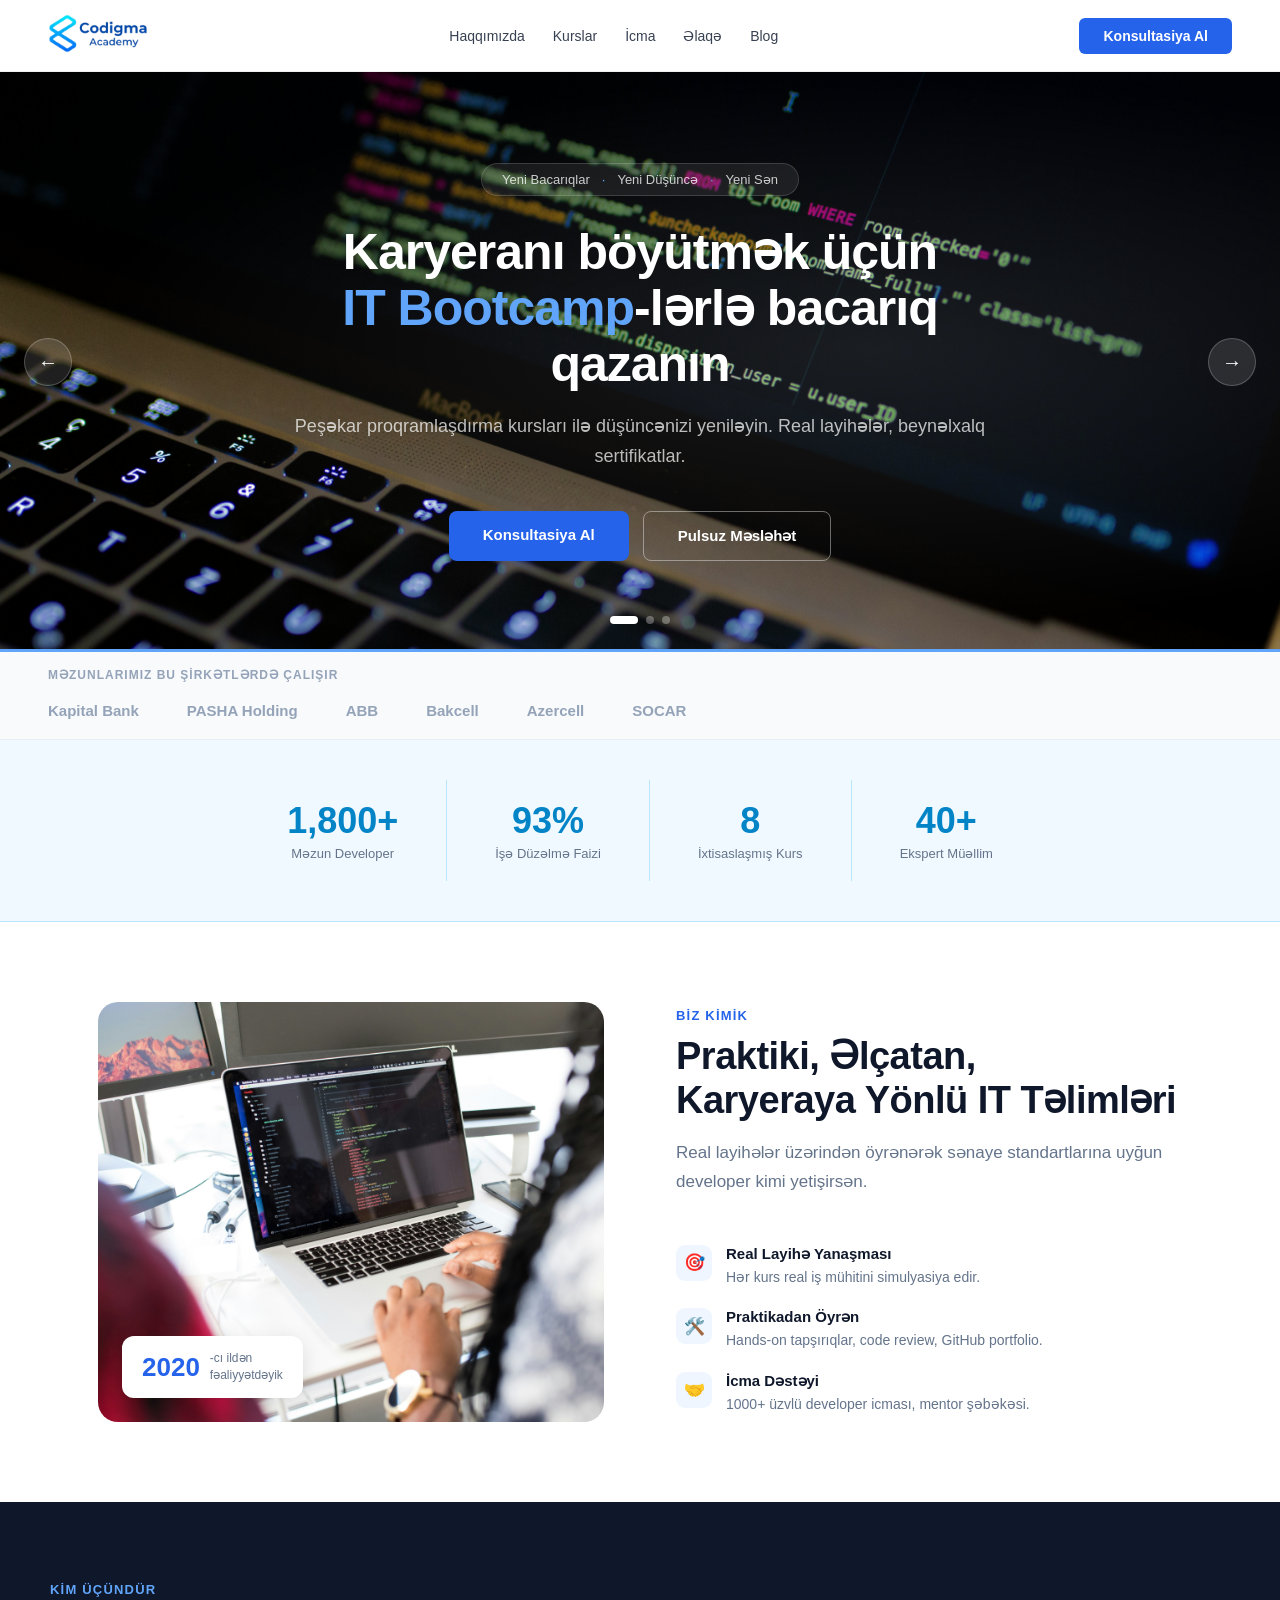
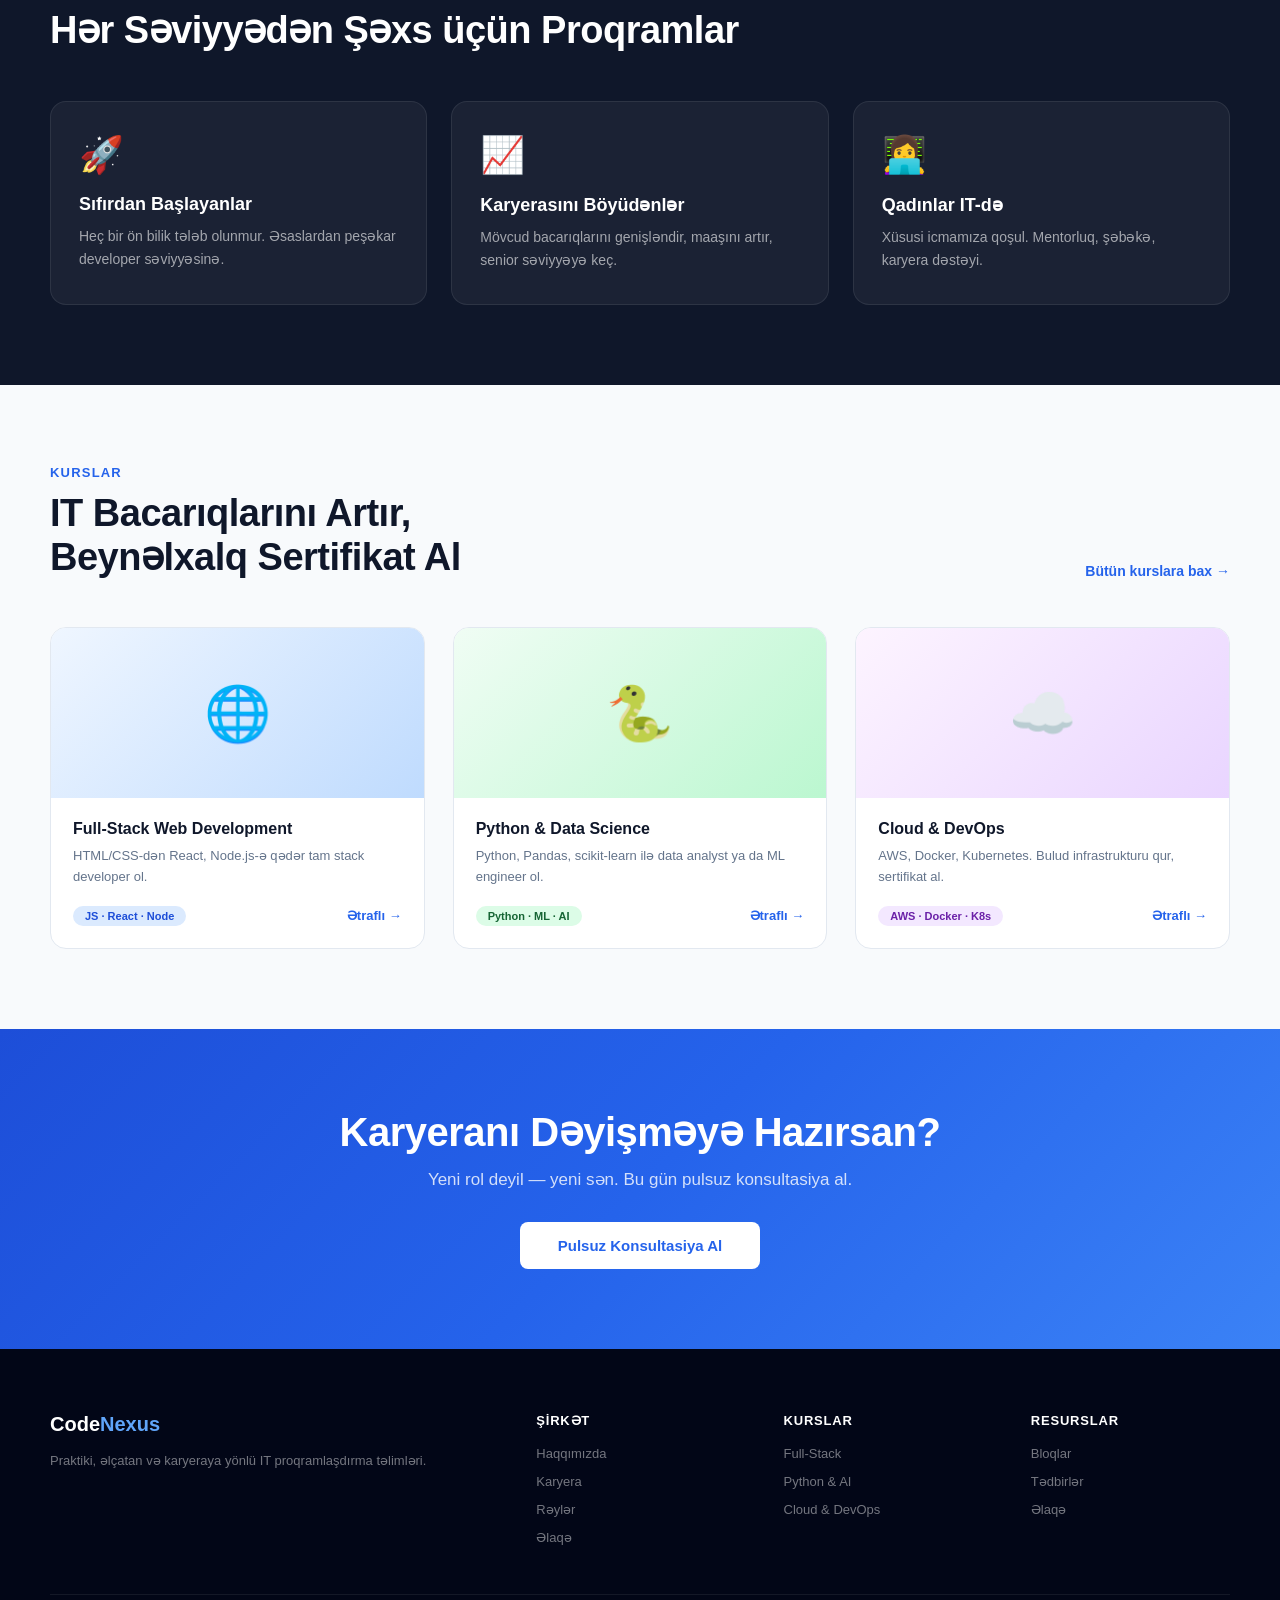
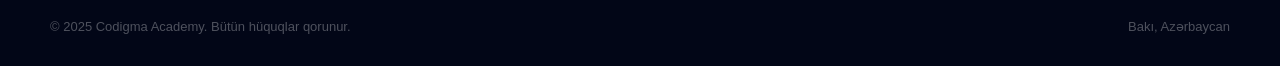
==== index.html @ 33a98fc9 "Refactor code structure for improved readability and maintainability" ====
<!DOCTYPE html>
<html lang="az">
<head>
<link rel="stylesheet" href="/styles.css">
<meta charset="UTF-8">
<meta name="viewport" content="width=device-width, initial-scale=1.0">
<title>Codigma Academy</title>
    <link rel="icon" type="image/x-icon" href="./images/codigma.svg">

</head>
<body>

<nav>
    <a href="/" class="logo">
    <img style="width: 100px;" src="/images/cdgma.png" alt="" srcset="">
  </a>  
  <ul class="nav-links" id="navLinks">
    <li><a href="/about/">Haqqımızda</a></li>
    <li><a href="/courses/">Kurslar</a></li>
    <li><a href="/reviews/">İcma</a></li>
    <li><a href="/contact/">Əlaqə</a></li>
    <li><a href="/blog/">Blog</a></li>
  </ul>
  <a href="/contact/" class="nav-cta">Konsultasiya Al</a>

  <button class="mobile-menu-btn" id="mobileMenuBtn">
    <span></span>
    <span></span>
    <span></span>
  </button>

</nav>

<div class="hero" id="hero">
  <div class="slides-track" id="track">

    <div class="slide slide-1 is-active">
      <div class="slide-progress"><div class="slide-progress-fill" id="f0"></div></div>
      <div class="slide-content">
        <div class="slide-eyebrow"><span>Yeni Bacarıqlar</span><span class="dot">·</span><span>Yeni Düşüncə</span><span class="dot">·</span><span>Yeni Sən</span></div>
        <h1>Karyeranı böyütmək üçün<br><em>IT Bootcamp</em>-lərlə bacarıq qazanın</h1>
        <p>Peşəkar proqramlaşdırma kursları ilə düşüncənizi yeniləyin. Real layihələr, beynəlxalq sertifikatlar.</p>
        <div class="slide-btns"><a href="#" class="btn-solid">Konsultasiya Al</a><a href="#" class="btn-ghost">Pulsuz Məsləhət</a></div>
      </div>
    </div>

    <div class="slide slide-2">
      <div class="slide-progress"><div class="slide-progress-fill" id="f1"></div></div>
      <div class="slide-content">
        <div class="slide-eyebrow"><span>Python</span><span class="dot">·</span><span>Data Science</span><span class="dot">·</span><span>Maşın Öyrənməsi</span></div>
        <h1>Datanı gəlirə çevirmək üçün<br><em>Python & AI</em> öyrən</h1>
        <p>Pandas, NumPy, scikit-learn, TensorFlow. Data analyst ya da ML engineer ol. Real dataset-lər üzərindən.</p>
        <div class="slide-btns"><a href="#" class="btn-solid">Kursa Bax</a><a href="#" class="btn-ghost">Ətraflı Məlumat</a></div>
      </div>
    </div>

    <div class="slide slide-3">
      <div class="slide-progress"><div class="slide-progress-fill" id="f2"></div></div>
      <div class="slide-content">
        <div class="slide-eyebrow"><span>AWS</span><span class="dot">·</span><span>Docker</span><span class="dot">·</span><span>Kubernetes</span></div>
        <h1>Bulud infrastrukturunu<br>idarə etməyi öyrən — <em>DevOps</em></h1>
        <p>CI/CD pipeline-ları, konteynerləşmə, AWS sertifikatı. Müasir texnologiyanın önündə ol.</p>
        <div class="slide-btns"><a href="#" class="btn-solid">Kursa Bax</a><a href="#" class="btn-ghost">Pulsuz Məsləhət</a></div>
      </div>
    </div>

  </div>

  <button class="hero-arrow prev" id="btnPrev">&#8592;</button>
  <button class="hero-arrow next" id="btnNext">&#8594;</button>

  <div class="hero-dots" id="dots">
    <button class="active" data-i="0"></button>
    <button data-i="1"></button>
    <button data-i="2"></button>
  </div>
</div>

<div class="trust-bar">
  <div class="trust-label">Məzunlarımız bu şirkətlərdə çalışır</div>
  <div class="trust-logos">
    <span class="trust-logo">Kapital Bank</span>
    <span class="trust-logo">PASHA Holding</span>
    <span class="trust-logo">ABB</span>
    <span class="trust-logo">Bakcell</span>
    <span class="trust-logo">Azercell</span>
    <span class="trust-logo">SOCAR</span>
  </div>
</div>

<div class="stats">
  <div class="stat"><div class="stat-num">1,800+</div><div class="stat-label">Məzun Developer</div></div>
  <div class="stat"><div class="stat-num">93%</div><div class="stat-label">İşə Düzəlmə Faizi</div></div>
  <div class="stat"><div class="stat-num">8</div><div class="stat-label">İxtisaslaşmış Kurs</div></div>
  <div class="stat"><div class="stat-num">40+</div><div class="stat-label">Ekspert Müəllim</div></div>
</div>

<div class="who">
  <div class="who-img">
    <div class="who-badge"><div class="num">2020</div><div class="txt">-cı ildən<br>fəaliyyətdəyik</div></div>
  </div>
  <div>
    <div class="sec-label">Biz kimik</div>
    <h2 class="sec-title">Praktiki, Əlçatan,<br>Karyeraya Yönlü IT Təlimləri</h2>
    <p class="sec-sub">Real layihələr üzərindən öyrənərək sənaye standartlarına uyğun developer kimi yetişirsən.</p>
    <div class="who-features">
      <div class="wf"><div class="wf-icon">🎯</div><div><h4>Real Layihə Yanaşması</h4><p>Hər kurs real iş mühitini simulyasiya edir.</p></div></div>
      <div class="wf"><div class="wf-icon">🛠️</div><div><h4>Praktikadan Öyrən</h4><p>Hands-on tapşırıqlar, code review, GitHub portfolio.</p></div></div>
      <div class="wf"><div class="wf-icon">🤝</div><div><h4>İcma Dəstəyi</h4><p>1000+ üzvlü developer icması, mentor şəbəkəsi.</p></div></div>
    </div>
  </div>
</div>

<div class="for-section">
  <div class="for-inner">
    <div class="sec-label" style="color:#60a5fa">Kim üçündür</div>
    <h2 class="sec-title" style="color:#fff">Hər Səviyyədən Şəxs üçün Proqramlar</h2>
    <div class="for-grid">
      <div class="for-card"><span class="for-card-icon">🚀</span><h3>Sıfırdan Başlayanlar</h3><p>Heç bir ön bilik tələb olunmur. Əsaslardan peşəkar developer səviyyəsinə.</p></div>
      <div class="for-card"><span class="for-card-icon">📈</span><h3>Karyerasını Böyüdənlər</h3><p>Mövcud bacarıqlarını genişləndir, maaşını artır, senior səviyyəyə keç.</p></div>
      <div class="for-card"><span class="for-card-icon">👩‍💻</span><h3>Qadınlar IT-də</h3><p>Xüsusi icmamıza qoşul. Mentorluq, şəbəkə, karyera dəstəyi.</p></div>
    </div>
  </div>
</div>

<div class="courses-bg">
  <div class="courses-inner">
    <div class="courses-head">
      <div>
        <div class="sec-label">Kurslar</div>
        <h2 class="sec-title" style="margin-bottom:0">IT Bacarıqlarını Artır,<br>Beynəlxalq Sertifikat Al</h2>
      </div>
      <a href="#" class="view-all">Bütün kurslara bax →</a>
    </div>
    <div class="courses-grid">
      <div class="c-card cc1"><div class="c-card-top">🌐</div><div class="c-card-body"><h3>Full-Stack Web Development</h3><p>HTML/CSS-dən React, Node.js-ə qədər tam stack developer ol.</p><div class="c-card-footer"><span class="c-pill">JS · React · Node</span><a href="#" class="c-link">Ətraflı →</a></div></div></div>
      <div class="c-card cc2"><div class="c-card-top">🐍</div><div class="c-card-body"><h3>Python & Data Science</h3><p>Python, Pandas, scikit-learn ilə data analyst ya da ML engineer ol.</p><div class="c-card-footer"><span class="c-pill">Python · ML · AI</span><a href="#" class="c-link">Ətraflı →</a></div></div></div>
      <div class="c-card cc3"><div class="c-card-top">☁️</div><div class="c-card-body"><h3>Cloud & DevOps</h3><p>AWS, Docker, Kubernetes. Bulud infrastrukturu qur, sertifikat al.</p><div class="c-card-footer"><span class="c-pill">AWS · Docker · K8s</span><a href="#" class="c-link">Ətraflı →</a></div></div></div>
    </div>
  </div>
</div>

<div class="cta-sec">
  <h2>Karyeranı Dəyişməyə Hazırsan?</h2>
  <p>Yeni rol deyil — yeni sən. Bu gün pulsuz konsultasiya al.</p>
  <a href="#" class="btn-white">Pulsuz Konsultasiya Al</a>
</div>

<footer>
  <div class="footer-inner">
    <div class="footer-top">
      <div><div class="footer-logo">Code<span>Nexus</span></div><p class="footer-desc">Praktiki, əlçatan və karyeraya yönlü IT proqramlaşdırma təlimləri.</p></div>
      <div class="footer-col"><h4>Şirkət</h4><ul><li><a href="/about/">Haqqımızda</a></li><li><a href="/careers/">Karyera</a></li><li><a href="/reviews/">Rəylər</a></li><li><a href="/contact/">Əlaqə</a></li></ul></div>
      <div class="footer-col"><h4>Kurslar</h4><ul><li><a href="/courses/">Full-Stack</a></li><li><a href="/courses/">Python & AI</a></li><li><a href="/courses/">Cloud & DevOps</a></li></ul></div>
      <div class="footer-col"><h4>Resurslar</h4><ul><li><a href="/blog/">Bloqlar</a></li><li><a href="#">Tədbirlər</a></li><li><a href="/contact/">Əlaqə</a></li></ul></div>
    </div>
    <div class="footer-bottom"><p>© 2025 Codigma Academy. Bütün hüquqlar qorunur.</p><p>Bakı, Azərbaycan</p></div>
  </div>
</footer>

<script>
const TOTAL = 3;
const INTERVAL = 5000;
let cur = 0, timer = null;

const track  = document.getElementById('track');
const slides = document.querySelectorAll('.slide');
const dots   = document.querySelectorAll('#dots button');
const fills  = [document.getElementById('f0'), document.getElementById('f1'), document.getElementById('f2')];

function stopFill(i) {
  fills[i].style.transition = 'none';
  fills[i].style.width = '0%';
}
function startFill(i) {
  fills[i].getBoundingClientRect(); // reflow
  fills[i].style.transition = `width ${INTERVAL}ms linear`;
  fills[i].style.width = '100%';
}

function goTo(idx) {
  slides[cur].classList.remove('is-active');
  dots[cur].classList.remove('active');
  stopFill(cur);

  cur = (idx + TOTAL) % TOTAL;

  track.style.transform = `translateX(-${cur * 100}%)`;
  slides[cur].classList.add('is-active');
  dots[cur].classList.add('active');
  startFill(cur);

  clearInterval(timer);
  timer = setInterval(() => goTo(cur + 1), INTERVAL);
}

document.getElementById('btnPrev').onclick = () => goTo(cur - 1);
document.getElementById('btnNext').onclick = () => goTo(cur + 1);
dots.forEach(b => b.addEventListener('click', () => goTo(+b.dataset.i)));

document.addEventListener('keydown', e => {
  if (e.key === 'ArrowLeft')  goTo(cur - 1);
  if (e.key === 'ArrowRight') goTo(cur + 1);
});

let tx = 0;
document.getElementById('hero').addEventListener('touchstart', e => tx = e.touches[0].clientX, {passive:true});
document.getElementById('hero').addEventListener('touchend',   e => {
  const d = tx - e.changedTouches[0].clientX;
  if (Math.abs(d) > 40) goTo(d > 0 ? cur + 1 : cur - 1);
});

// init
startFill(0);
timer = setInterval(() => goTo(cur + 1), INTERVAL);

const mobileMenuBtn = document.getElementById('mobileMenuBtn');
const navLinks = document.getElementById('navLinks');

if (mobileMenuBtn) {
  mobileMenuBtn.addEventListener('click', () => {
    navLinks.classList.toggle('active');
    mobileMenuBtn.classList.toggle('active');
  });

  // Close mobile menu when link is clicked
  const navItems = navLinks.querySelectorAll('a');
  navItems.forEach(item => {
    item.addEventListener('click', () => {
      navLinks.classList.remove('active');
      mobileMenuBtn.classList.remove('active');
    });
  });
}
</script>
</body>
</html>
---- styles.css ----
* { margin: 0; padding: 0; box-sizing: border-box; }
body { font-family: 'Segoe UI', Arial, sans-serif; color: #1a1a1a; background: #fff; }

/* ── NAVIGATION ── */
nav { display: flex; align-items: center; justify-content: space-between; padding: 0 48px; height: 72px; background: #fff; border-bottom: 1px solid #f0f0f0; position: sticky; top: 0; z-index: 200; }
.nav-links { display: flex; gap: 28px; list-style: none; }
.nav-links a { text-decoration: none; color: #374151; font-size: 14px; font-weight: 500; }
.nav-links a:hover { color: #2563eb; }
.nav-cta { background: #2563eb; color: #fff; padding: 10px 24px; border-radius: 6px; font-size: 14px; font-weight: 600; text-decoration: none; }

/* Mobile Menu Button */
.mobile-menu-btn { 
  display: none; 
  flex-direction: column; 
  background: none; 
  border: none; 
  cursor: pointer; 
  gap: 6px;
  z-index: 201;
}

.mobile-menu-btn span { 
  width: 25px; 
  height: 3px; 
  background: #0f172a; 
  border-radius: 3px;
  transition: all 0.3s ease;
}

.mobile-menu-btn.active span:nth-child(1) {
  transform: rotate(45deg) translate(11px, 11px);
}

.mobile-menu-btn.active span:nth-child(2) {
  opacity: 0;
}

.mobile-menu-btn.active span:nth-child(3) {
  transform: rotate(-45deg) translate(8px, -8px);
}

/* ── COMMON TYPOGRAPHY & SECTIONS ── */
.sec { padding: 80px 48px; max-width: 1180px; margin: 0 auto; }
.sec-label, .label, .hero-label, .co-label { font-size: 13px; font-weight: 700; color: #2563eb; text-transform: uppercase; letter-spacing: 1.2px; margin-bottom: 12px; }
.label, .hero-label { color: #60a5fa; }
.sec-title { font-size: 38px; font-weight: 800; color: #0f172a; line-height: 1.15; margin-bottom: 16px; letter-spacing: -0.5px; }
.sec-sub { font-size: 17px; color: #64748b; line-height: 1.7; max-width: 560px; margin: 0 auto 48px; }

/* ── PAGE HERO ── */
.page-hero {padding: 80px 48px; text-align: center; color: #fff; position: relative; overflow: hidden; }
.page-hero::after { content: ''; position: absolute; inset: 0; background: radial-gradient(ellipse at 65% 50%, rgba(37,99,235,0.3) 0%, transparent 65%); }
.page-hero h1 { font-size: 48px; font-weight: 800; line-height: 1.1; letter-spacing: -1px; margin-bottom: 20px; position: relative; z-index: 1; }
.page-hero h1 em { font-style: normal; color: #60a5fa; }
.page-hero p { font-size: 18px; color: rgba(255,255,255,0.72); max-width: 560px; margin: 0 auto 32px; line-height: 1.7; position: relative; z-index: 1; }
.hero-chips { display: flex; gap: 12px; justify-content: center; flex-wrap: wrap; position: relative; z-index: 1; }
.chip { background: rgba(255,255,255,0.1); border: 1px solid rgba(255,255,255,0.2); border-radius: 100px; padding: 8px 18px; font-size: 13px; color: rgba(255,255,255,0.85); font-weight: 500; }
.about-image { background-image: url(/images/about-h.jpg); background-position: center; background-size: cover; padding: 80px 48px; text-align: center; color: #fff; position: relative; overflow: hidden; }
.courses-image { background-image: url(/images/courses-h.jpg); background-position: center; background-size: cover; padding: 80px 48px; text-align: center; color: #fff; position: relative; overflow: hidden; }
.reviews-image { background-image: url(/images/reviews-h1.jpg); background-position: center; background-size: cover; padding: 80px 48px; text-align: center; color: #fff; position: relative; overflow: hidden; }
.reviews-image::before {
  content: "";
  position: absolute;
  inset: 0;
  background: rgba(0, 0, 0, 0.468); /* tündlük burdan idarə olunur */
  z-index: 1;
}

.contact-image::before {
  content: "";
  position: absolute;
  inset: 0;
  background: rgba(0, 0, 0, 0.345); /* tündlük burdan idarə olunur */
  z-index: 1;
}

.contact-image { background-image: url(/images/contact-img.jpg); background-position: center; background-size: cover; padding: 80px 48px; text-align: center; color: #fff; position: relative; overflow: hidden; }
/* ── SLIDER ── */
.hero { position: relative; overflow: hidden; height: 580px; }
.slides-track { display: flex; height: 100%; transition: transform 0.65s cubic-bezier(0.77,0,0.18,1); }
.slide { min-width: 100%; height: 100%; display: flex; align-items: center; justify-content: center; flex-direction: column; text-align: center; padding: 80px 48px; position: relative; overflow: hidden; }
.slide-1 { background: linear-gradient(135deg, #0a0a1a 0%, #0f2460 55%, #1a3a8f 100%); background-image: url(/images/slider-1.jpg); background-position: center; background-size: cover; }
.slide-2 { background: linear-gradient(135deg, #0a1a0a 0%, #0a3a1f 55%, #0f5132 100%); background-image: url(/images/slider-2.jpg); background-position: center; background-size: cover; }
.slide-3 { background: linear-gradient(135deg, #1a0a0a 0%, #3a0a2a 55%, #5b1a5a 100%); background-image: url(/images/slider-3.jpg); background-position: center; background-size: cover; }
.slide::before { content: ''; position: absolute; inset: 0; background: radial-gradient(ellipse at 68% 48%, rgba(255,255,255,0.1) 0%, transparent 65%); }
.slide-content { position: relative; z-index: 1; max-width: 780px; opacity: 0; transform: translateY(28px); transition: opacity 0.55s 0.2s ease, transform 0.55s 0.2s ease; }
.slide.is-active .slide-content { opacity: 1; transform: translateY(0); }
.slide-eyebrow { display: inline-flex; gap: 12px; margin-bottom: 28px; background: rgba(255,255,255,0.08); border: 1px solid rgba(255,255,255,0.15); border-radius: 100px; padding: 8px 20px; }
.slide-eyebrow span { font-size: 13px; color: rgba(255,255,255,0.78); font-weight: 500; }
.slide-1 .dot { color: #60a5fa; }
.slide-2 .dot { color: #4ade80; }
.slide-3 .dot { color: #c084fc; }
.slide h1 { font-size: 50px; font-weight: 800; line-height: 1.12; color: #fff; margin-bottom: 20px; letter-spacing: -1px; }
.slide-1 h1 em { font-style: normal; color: #60a5fa; }
.slide-2 h1 em { font-style: normal; color: #4ade80; }
.slide-3 h1 em { font-style: normal; color: #c084fc; }
.slide > .slide-content > p { font-size: 18px; color: rgba(255,255,255,0.72); margin-bottom: 40px; line-height: 1.65; }
.slide-btns { display: flex; gap: 14px; justify-content: center; }
.btn-solid { padding: 15px 34px; border-radius: 8px; font-weight: 700; font-size: 15px; text-decoration: none; }
.slide-1 .btn-solid { background: #2563eb; color: #fff; }
.slide-2 .btn-solid { background: #16a34a; color: #fff; }
.slide-3 .btn-solid { background: #7c3aed; color: #fff; }
.btn-ghost { border: 1.5px solid rgba(255,255,255,0.4); color: #fff; padding: 15px 34px; border-radius: 8px; font-weight: 600; font-size: 15px; text-decoration: none; }
.btn-ghost:hover { background: rgba(255,255,255,0.1); }
.hero-arrow { position: absolute; top: 50%; transform: translateY(-50%); width: 48px; height: 48px; border-radius: 50%; background: rgba(255,255,255,0.12); border: 1px solid rgba(255,255,255,0.22); color: #fff; font-size: 20px; cursor: pointer; display: flex; align-items: center; justify-content: center; z-index: 10; transition: background 0.2s; user-select: none; }
.hero-arrow:hover { background: rgba(255,255,255,0.26); }
.prev { left: 24px; }
.next { right: 24px; }
.hero-dots { position: absolute; bottom: 28px; left: 50%; transform: translateX(-50%); display: flex; gap: 8px; z-index: 10; }
.hero-dots button { width: 8px; height: 8px; border-radius: 4px; background: rgba(255,255,255,0.3); border: none; cursor: pointer; transition: width 0.35s ease, background 0.35s ease; padding: 0; }
.hero-dots button.active { width: 28px; background: #fff; }
.slide-progress { position: absolute; bottom: 0; left: 0; height: 3px; background: rgba(255,255,255,0.1); width: 100%; z-index: 10; }
.slide-progress-fill { height: 100%; width: 0%; }
.slide-1 .slide-progress-fill { background: #60a5fa; }
.slide-2 .slide-progress-fill { background: #4ade80; }
.slide-3 .slide-progress-fill { background: #c084fc; }

/* ── TRUST & STATS ── */
.trust-bar { background: #f8fafc; border-bottom: 1px solid #e8eef4; padding: 0 48px; }
.trust-label { font-size: 12px; color: #94a3b8; font-weight: 600; text-transform: uppercase; letter-spacing: 1px; padding: 16px 0 8px; }
.trust-logos { display: flex; gap: 48px; padding: 12px 0 20px; flex-wrap: wrap; }
.trust-logo { font-size: 15px; font-weight: 700; color: #94a3b8; }
.stats { background: #f0f9ff; padding: 40px 48px; display: flex; justify-content: center; border-bottom: 1px solid #bae6fd; }
.stat { text-align: center; padding: 20px 48px; border-right: 1px solid #bae6fd; }
.stat:last-child { border-right: none; }
.stat-num { font-size: 36px; font-weight: 800; color: #0284c7; }
.stat-label { font-size: 13px; color: #64748b; margin-top: 4px; }
.stats-band { background: #0f172a; padding: 60px 48px; }
.stats-inner { max-width: 1180px; margin: 0 auto; display: grid; grid-template-columns: repeat(4,1fr); gap: 0; }
.st { text-align: center; padding: 0 20px; border-right: 1px solid rgba(255,255,255,0.1); }
.st:last-child { border-right: none; }
.st-num { font-size: 42px; font-weight: 800; color: #60a5fa; margin-bottom: 6px; }
.st-label { font-size: 14px; color: rgba(255,255,255,0.5); }

/* ── WHO & FOR SECTIONS ── */
.who { max-width: 1180px; margin: 0 auto; padding: 80px 48px; display: grid; grid-template-columns: 1fr 1fr; gap: 72px; align-items: center; }
.who-img { background-image: url(/images/it-1.jpg); background-position: center; background-size: cover; border-radius: 20px; height: 420px; display: flex; align-items: center; justify-content: center; font-size: 90px; position: relative; }
.who-badge { position: absolute; bottom: 24px; left: 24px; background: #fff; border-radius: 12px; padding: 14px 20px; box-shadow: 0 4px 20px rgba(0,0,0,0.1); display: flex; align-items: center; gap: 10px; }
.who-badge .num { font-size: 26px; font-weight: 800; color: #2563eb; }
.who-badge .txt { font-size: 12px; color: #64748b; line-height: 1.4; }
.who-features { margin-top: 32px; display: flex; flex-direction: column; gap: 20px; }
.wf { display: flex; gap: 14px; align-items: flex-start; }
.wf-icon { width: 36px; height: 36px; border-radius: 9px; background: #eff6ff; display: flex; align-items: center; justify-content: center; font-size: 17px; flex-shrink: 0; }
.wf h4 { font-size: 15px; font-weight: 700; color: #0f172a; margin-bottom: 4px; }
.wf p { font-size: 14px; color: #64748b; line-height: 1.55; }
.for-section { background: #0f172a; padding: 80px 48px; }
.for-inner { max-width: 1180px; margin: 0 auto; }
.for-grid { display: grid; grid-template-columns: repeat(3,1fr); gap: 24px; margin-top: 48px; }
.for-card { background: rgba(255,255,255,0.05); border: 1px solid rgba(255,255,255,0.08); border-radius: 16px; padding: 32px 28px; }
.for-card-icon { font-size: 36px; margin-bottom: 18px; display: block; }
.for-card h3 { font-size: 18px; font-weight: 700; color: #fff; margin-bottom: 10px; }
.for-card p { font-size: 14px; color: rgba(255,255,255,0.6); line-height: 1.65; }

/* ── COURSES & BOOTCAMP ── */
.courses-bg { background: #f8fafc; padding: 80px 48px; }
.courses-inner { max-width: 1180px; margin: 0 auto; }
.courses-head { display: flex; justify-content: space-between; align-items: flex-end; margin-bottom: 48px; }
.view-all { font-size: 14px; font-weight: 600; color: #2563eb; text-decoration: none; }
.courses-grid { display: grid; grid-template-columns: repeat(3,1fr); gap: 28px; margin-top: 48px; }
.courses-grid-2 { display: grid; grid-template-columns: repeat(2,1fr); gap: 28px; margin-top: 48px; }

.c-card { background: #fff; border-radius: 16px; border: 1px solid #e2e8f0; overflow: hidden; transition: transform 0.2s, box-shadow 0.2s; }
.c-card:hover { transform: translateY(-5px); box-shadow: 0 12px 32px rgba(0,0,0,0.08); }
.c-card-top { height: 170px; display: flex; align-items: center; justify-content: center; font-size: 54px; }
.cc1 .c-card-top { background: linear-gradient(135deg,#eff6ff,#bfdbfe); }
.cc2 .c-card-top { background: linear-gradient(135deg,#f0fdf4,#bbf7d0); }
.cc3 .c-card-top { background: linear-gradient(135deg,#fdf4ff,#e9d5ff); }
.c-card-body { padding: 22px; }
.c-card-body h3 { font-size: 16px; font-weight: 700; color: #0f172a; margin-bottom: 8px; }
.c-card-body p { font-size: 13px; color: #64748b; line-height: 1.6; margin-bottom: 18px; }
.c-card-footer { display: flex; align-items: center; justify-content: space-between; }
.c-pill { font-size: 11px; font-weight: 700; padding: 4px 12px; border-radius: 100px; }
.cc1 .c-pill { background: #dbeafe; color: #1d4ed8; }
.cc2 .c-pill { background: #dcfce7; color: #166534; }
.cc3 .c-pill { background: #f3e8ff; color: #6b21a8; }
.c-link { font-size: 13px; font-weight: 700; color: #2563eb; text-decoration: none; }
.course-big { background: #fff; border: 1px solid #e2e8f0; border-radius: 18px; overflow: hidden; transition: transform 0.2s, box-shadow 0.2s; display: grid; grid-template-columns: 220px 1fr; }
.course-big:hover { transform: translateY(-4px); box-shadow: 0 12px 36px rgba(0,0,0,0.09); }
.course-thumb { display: flex; align-items: center; justify-content: center; font-size: 60px; }
.cb1 .course-thumb { background: linear-gradient(135deg,#eff6ff,#bfdbfe); }
.cb2 .course-thumb { background: linear-gradient(135deg,#f0fdf4,#bbf7d0); }
.cb3 .course-thumb { background: linear-gradient(135deg,#fdf4ff,#e9d5ff); }
.cb4 .course-thumb { background: linear-gradient(135deg,#fff7ed,#fed7aa); }
.cb5 .course-thumb { background: linear-gradient(135deg,#fef2f2,#fecaca); }
.cb6 .course-thumb { background: linear-gradient(135deg,#f0fdfa,#99f6e4); }
.course-info { padding: 28px 24px; }
.course-tags { display: flex; gap: 6px; flex-wrap: wrap; margin-bottom: 10px; }
.ctag { font-size: 11px; font-weight: 700; padding: 3px 10px; border-radius: 20px; }
.t-blue { background: #dbeafe; color: #1d4ed8; }
.t-green { background: #dcfce7; color: #166534; }
.t-purple { background: #f3e8ff; color: #6b21a8; }
.t-orange { background: #ffedd5; color: #9a3412; }
.t-red { background: #fee2e2; color: #991b1b; }
.t-teal { background: #ccfbf1; color: #0f766e; }
.course-info h3 { font-size: 18px; font-weight: 700; color: #0f172a; margin-bottom: 8px; }
.course-info p { font-size: 13px; color: #64748b; line-height: 1.6; margin-bottom: 18px; }
.course-meta { display: flex; gap: 16px; font-size: 12px; color: #64748b; margin-bottom: 18px; }
.course-meta span { display: flex; align-items: center; gap: 4px; }
.course-footer { display: flex; align-items: center; justify-content: space-between; }
.enroll-btn { background: #2563eb; color: #fff; padding: 9px 20px; border-radius: 7px; font-size: 13px; font-weight: 700; text-decoration: none; }
.price { font-size: 15px; font-weight: 800; color: #0f172a; }
.filter-bar { background: #f8fafc; border-bottom: 1px solid #e2e8f0; padding: 0 48px; display: flex; gap: 8px; align-items: center; }
.filter-btn { padding: 16px 20px; font-size: 14px; font-weight: 500; color: #64748b; background: none; border: none; cursor: pointer; border-bottom: 2px solid transparent; transition: all 0.2s; }
.filter-btn.active { color: #2563eb; border-bottom-color: #2563eb; font-weight: 700; }
.filter-btn:hover { color: #2563eb; }
.highlight-bg { background: #0f172a; padding: 72px 48px; }
.highlight-inner { max-width: 1180px; margin: 0 auto; display: grid; grid-template-columns: 1fr 1fr; gap: 64px; align-items: center; }
.highlight-text .label { color: #60a5fa; }
.highlight-text h2 { font-size: 38px; font-weight: 800; color: #fff; margin-bottom: 16px; line-height: 1.15; letter-spacing: -0.5px; }
.highlight-text p { font-size: 16px; color: rgba(255,255,255,0.65); line-height: 1.75; margin-bottom: 28px; }
.highlight-points { display: flex; flex-direction: column; gap: 14px; }
.hpoint { display: flex; gap: 12px; align-items: flex-start; }
.hpoint-icon { width: 32px; height: 32px; border-radius: 8px; background: rgba(96,165,250,0.15); display: flex; align-items: center; justify-content: center; font-size: 15px; flex-shrink: 0; }
.hpoint p { font-size: 14px; color: rgba(255,255,255,0.7); line-height: 1.5; }
.highlight-card { background: rgba(255,255,255,0.06); border: 1px solid rgba(255,255,255,0.1); border-radius: 20px; padding: 36px; }
.hc-title { font-size: 20px; font-weight: 700; color: #fff; margin-bottom: 24px; }
.hc-items { display: flex; flex-direction: column; gap: 16px; }
.hc-item { display: flex; justify-content: space-between; align-items: center; padding-bottom: 14px; border-bottom: 1px solid rgba(255,255,255,0.08); }
.hc-item:last-child { border-bottom: none; padding-bottom: 0; }
.hc-item span { font-size: 14px; color: rgba(255,255,255,0.6); }
.hc-item strong { font-size: 14px; color: #60a5fa; font-weight: 700; }
.highlight-btn { display: inline-block; margin-top: 28px; background: #2563eb; color: #fff; padding: 14px 32px; border-radius: 8px; font-size: 15px; font-weight: 700; text-decoration: none; }

/* ── FAQ ── */
.faq-bg, .faq-strip { background: #f8fafc; padding: 72px 48px; }
.faq-inner { max-width: 800px; margin: 0 auto; }
.faq-inner .sec-title, .faq-inner h2 { text-align: center; margin-bottom: 40px; font-size: 32px; font-weight: 800; color: #0f172a; letter-spacing: -0.5px; }
.faq-item { background: #fff; border: 1px solid #e2e8f0; border-radius: 12px; margin-bottom: 12px; overflow: hidden; }
.faq-q { padding: 18px 24px; font-size: 15px; font-weight: 600; color: #0f172a; cursor: pointer; display: flex; justify-content: space-between; align-items: center; }
.faq-q .icon, .faq-q .ic { color: #2563eb; font-size: 18px; font-weight: 300; }
.faq-a { padding: 0 24px 20px; font-size: 14px; color: #64748b; line-height: 1.7; }

/* ── CONTACT & MAP ── */
.contact-main { max-width: 1180px; margin: 0 auto; padding: 80px 48px; display: grid; grid-template-columns: 1fr 1.4fr; gap: 64px; align-items: start; }
.contact-info .sec-label { font-size: 13px; font-weight: 700; color: #2563eb; text-transform: uppercase; letter-spacing: 1.2px; margin-bottom: 12px; }
.contact-info h2 { font-size: 34px; font-weight: 800; color: #0f172a; line-height: 1.2; margin-bottom: 14px; letter-spacing: -0.5px; }
.contact-info p { font-size: 16px; color: #64748b; line-height: 1.75; margin-bottom: 36px; }
.info-cards { display: flex; flex-direction: column; gap: 16px; }
.info-card { display: flex; gap: 16px; align-items: flex-start; background: #f8fafc; border: 1px solid #e2e8f0; border-radius: 12px; padding: 18px 20px; }
.info-icon { width: 44px; height: 44px; border-radius: 10px; background: #eff6ff; display: flex; align-items: center; justify-content: center; font-size: 20px; flex-shrink: 0; }
.info-card h4 { font-size: 14px; font-weight: 700; color: #0f172a; margin-bottom: 4px; }
.info-card p { font-size: 14px; color: #64748b; line-height: 1.5; margin-bottom: 0; }
.info-card a { color: #2563eb; text-decoration: none; font-weight: 500; }
.socials { margin-top: 28px; }
.socials h4 { font-size: 14px; font-weight: 700; color: #0f172a; margin-bottom: 14px; }
.social-links { display: flex; gap: 10px; }
.s-link { width: 40px; height: 40px; border-radius: 9px; border: 1px solid #e2e8f0; display: flex; align-items: center; justify-content: center; font-size: 18px; text-decoration: none; transition: border-color 0.2s, background 0.2s; background: #fff; }
.s-link:hover { background: #eff6ff; border-color: #bfdbfe; }
.contact-form { background: #fff; border: 1px solid #e2e8f0; border-radius: 20px; padding: 40px; box-shadow: 0 4px 24px rgba(0,0,0,0.05); }
.form-title { font-size: 22px; font-weight: 800; color: #0f172a; margin-bottom: 6px; }
.form-sub { font-size: 14px; color: #64748b; margin-bottom: 28px; }
.form-row { display: grid; grid-template-columns: 1fr 1fr; gap: 16px; margin-bottom: 16px; }
.form-group { margin-bottom: 16px; }
.form-group label { display: block; font-size: 13px; font-weight: 600; color: #374151; margin-bottom: 6px; }
.form-group input, .form-group select, .form-group textarea { width: 100%; padding: 11px 14px; border: 1.5px solid #e2e8f0; border-radius: 8px; font-size: 14px; color: #0f172a; font-family: inherit; transition: border-color 0.2s; outline: none; background: #fff; }
.form-group input:focus, .form-group select:focus, .form-group textarea:focus { border-color: #2563eb; box-shadow: 0 0 0 3px rgba(37,99,235,0.08); }
.form-group textarea { resize: vertical; min-height: 110px; }
.form-group select { appearance: none; cursor: pointer; }
.topic-chips { display: flex; gap: 8px; flex-wrap: wrap; margin-bottom: 20px; }
.t-chip { padding: 7px 14px; border-radius: 20px; border: 1.5px solid #e2e8f0; font-size: 13px; font-weight: 500; color: #64748b; cursor: pointer; transition: all 0.2s; background: #fff; }
.t-chip.sel { background: #eff6ff; border-color: #2563eb; color: #2563eb; font-weight: 700; }
.submit-btn { width: 100%; background: #2563eb; color: #fff; padding: 14px; border-radius: 8px; font-size: 15px; font-weight: 700; border: none; cursor: pointer; transition: background 0.2s; }
.submit-btn:hover { background: #1d4ed8; }
.form-note { font-size: 12px; color: #94a3b8; text-align: center; margin-top: 12px; }
.map-sec { background: #0f172a; padding: 64px 48px; }
.map-inner { max-width: 1180px; margin: 0 auto; display: grid; grid-template-columns: 1fr 1fr; gap: 48px; align-items: center; }
.map-box { background: linear-gradient(135deg,#1e3a5f,#0f2460); border-radius: 16px; height: 300px; display: flex; align-items: center; justify-content: center; flex-direction: column; gap: 12px; border: 1px solid rgba(255,255,255,0.1); }
.map-box .pin { font-size: 48px; }
.map-box p { font-size: 14px; color: rgba(255,255,255,0.6); }
.map-text h2 { font-size: 28px; font-weight: 800; color: #fff; margin-bottom: 14px; }
.map-text p { font-size: 15px; color: rgba(255,255,255,0.6); line-height: 1.75; margin-bottom: 20px; }
.map-text .addr { font-size: 14px; color: #60a5fa; font-weight: 600; line-height: 1.6; }

/* ── CULTURE, TEAM & VALUES ── */
.culture-bg { background: #f8fafc; padding: 80px 48px; }
.culture-inner { max-width: 1180px; margin: 0 auto; display: grid; grid-template-columns: 1fr 1fr; gap: 64px; align-items: center; }
.culture-img { background: linear-gradient(135deg,#0f172a,#1e3a5f); border-radius: 20px; height: 400px; display: flex; align-items: center; justify-content: center; font-size: 80px; position: relative; }
.culture-badge { position: absolute; bottom: 24px; left: 24px; background: #fff; border-radius: 12px; padding: 14px 20px; box-shadow: 0 4px 20px rgba(0,0,0,0.15); display: flex; align-items: center; gap: 10px; }
.c-badge-icon { font-size: 28px; }
.c-badge-text .num { font-size: 22px; font-weight: 800; color: #2563eb; }
.c-badge-text .lbl { font-size: 12px; color: #64748b; }
.perks { display: grid; grid-template-columns: 1fr 1fr; gap: 14px; margin-top: 28px; }
.perk { background: #fff; border: 1px solid #e2e8f0; border-radius: 10px; padding: 16px; display: flex; gap: 12px; align-items: flex-start; }
.perk-icon { font-size: 20px; flex-shrink: 0; }
.perk h4 { font-size: 13px; font-weight: 700; color: #0f172a; margin-bottom: 3px; }
.perk p { font-size: 12px; color: #64748b; line-height: 1.5; }
.roles-filter { display: flex; gap: 8px; margin-bottom: 32px; flex-wrap: wrap; }
.rf-btn { padding: 8px 18px; border-radius: 20px; font-size: 13px; font-weight: 600; border: 1px solid #e2e8f0; background: #fff; color: #64748b; cursor: pointer; transition: all 0.2s; }
.rf-btn.active { background: #2563eb; color: #fff; border-color: #2563eb; }
.rf-btn:hover { border-color: #2563eb; color: #2563eb; }
.roles-list { display: flex; flex-direction: column; gap: 16px; }
.role-card { background: #fff; border: 1px solid #e2e8f0; border-radius: 14px; padding: 24px 28px; display: flex; align-items: center; justify-content: space-between; transition: box-shadow 0.2s, border-color 0.2s; }
.role-card:hover { box-shadow: 0 6px 20px rgba(0,0,0,0.07); border-color: #bfdbfe; }
.role-left { display: flex; gap: 16px; align-items: center; }
.role-icon { width: 48px; height: 48px; border-radius: 12px; display: flex; align-items: center; justify-content: center; font-size: 22px; flex-shrink: 0; }
.ri1 { background: #eff6ff; }
.ri2 { background: #f0fdf4; }
.ri3 { background: #fdf4ff; }
.ri4 { background: #fff7ed; }
.ri5 { background: #f0fdfa; }
.role-info h3 { font-size: 16px; font-weight: 700; color: #0f172a; margin-bottom: 6px; }
.role-tags { display: flex; gap: 8px; flex-wrap: wrap; }
.rtag { font-size: 11px; font-weight: 600; padding: 3px 10px; border-radius: 20px; }
.rt-blue { background: #dbeafe; color: #1d4ed8; }
.rt-green { background: #dcfce7; color: #166534; }
.rt-gray { background: #f1f5f9; color: #475569; }
.rt-purple { background: #f3e8ff; color: #6b21a8; }
.role-apply { background: #2563eb; color: #fff; padding: 10px 22px; border-radius: 8px; font-size: 13px; font-weight: 700; text-decoration: none; white-space: nowrap; }
.process-bg { background: #0f172a; padding: 80px 48px; }
.process-inner { max-width: 1180px; margin: 0 auto; }
.process-inner .sec-label { color: #60a5fa; }
.process-inner .sec-title { color: #fff; margin-bottom: 48px; }
.process-steps { display: grid; grid-template-columns: repeat(4,1fr); gap: 0; position: relative; }
.process-steps::before { content: ''; position: absolute; top: 28px; left: 14%; right: 14%; height: 2px; background: linear-gradient(90deg,#2563eb,#3b82f6); z-index: 0; }
.ps { text-align: center; position: relative; z-index: 1; }
.ps-circle { width: 56px; height: 56px; border-radius: 50%; background: #2563eb; display: flex; align-items: center; justify-content: center; margin: 0 auto 20px; font-size: 20px; border: 3px solid #0f172a; }
.ps h4 { font-size: 15px; font-weight: 700; color: #fff; margin-bottom: 8px; }
.ps p { font-size: 13px; color: rgba(255,255,255,0.5); line-height: 1.6; padding: 0 8px; }
.vals-bg, .values-bg { background: #f8fafc; padding: 80px 48px; }
.vals-inner, .values-inner { max-width: 1180px; margin: 0 auto; text-align: center; }
.vals-grid, .values-grid { display: grid; grid-template-columns: repeat(3,1fr); gap: 24px; text-align: left; margin-top: 40px; }
.val-card { background: #fff; border: 1px solid #e2e8f0; border-radius: 16px; padding: 32px 28px; transition: box-shadow 0.2s; }
.val-card:hover { box-shadow: 0 8px 28px rgba(0,0,0,0.07); }
.val-icon { font-size: 36px; margin-bottom: 16px; display: block; }
.val-card h3 { font-size: 17px; font-weight: 700; color: #0f172a; margin-bottom: 10px; }
.val-card p { font-size: 14px; color: #64748b; line-height: 1.65; }
.mission-grid { display: grid; grid-template-columns: 1fr 1fr; gap: 64px; align-items: center; }
.mission-img { background-image: url(/images/about-img.jpg); background-position: center; background-size: cover; border-radius: 20px; height: 420px; display: flex; align-items: center; justify-content: center; font-size: 100px; position: relative; }
.mission-badge { position: absolute; bottom: 24px; right: 24px; background: #fff; border-radius: 12px; padding: 14px 20px; box-shadow: 0 4px 20px rgba(0,0,0,0.1); display: flex; align-items: center; gap: 10px; }
.mission-badge .num { font-size: 26px; font-weight: 800; color: #2563eb; }
.mission-badge .txt { font-size: 12px; color: #64748b; line-height: 1.4; }
.mission-points { display: flex; flex-direction: column; gap: 20px; margin-top: 32px; }
.mp { display: flex; gap: 14px; align-items: flex-start; }
.mp-icon { width: 38px; height: 38px; border-radius: 9px; background: #eff6ff; display: flex; align-items: center; justify-content: center; font-size: 18px; flex-shrink: 0; }
.mp h4 { font-size: 15px; font-weight: 700; color: #0f172a; margin-bottom: 4px; }
.mp p { font-size: 14px; color: #64748b; line-height: 1.55; }
.team-grid { display: grid; grid-template-columns: repeat(4,1fr); gap: 24px; margin-top: 48px; }
.team-card { text-align: center; }
.team-avatar { width: 100px; height: 100px; border-radius: 50%; margin: 0 auto 16px; display: flex; align-items: center; justify-content: center; font-size: 38px; }
.t1 { background: linear-gradient(135deg,#dbeafe,#93c5fd); }
.t2 { background: linear-gradient(135deg,#dcfce7,#86efac); }
.t3 { background: linear-gradient(135deg,#f3e8ff,#d8b4fe); }
.t4 { background: linear-gradient(135deg,#ffedd5,#fed7aa); }
.team-card h3 { font-size: 15px; font-weight: 700; color: #0f172a; margin-bottom: 4px; }
.team-card .role { font-size: 13px; color: #2563eb; font-weight: 600; margin-bottom: 6px; }
.team-card p { font-size: 13px; color: #64748b; line-height: 1.5; }

/* ── REVIEWS & TESTIMONIALS ── */
.rating-band { background: #f8fafc; border-bottom: 1px solid #e2e8f0; padding: 48px; }
.rating-inner { max-width: 1180px; margin: 0 auto; display: grid; grid-template-columns: 280px 1fr; gap: 64px; align-items: center; }
.rating-big { text-align: center; }
.rating-num { font-size: 72px; font-weight: 800; color: #0f172a; line-height: 1; }
.rating-stars { font-size: 28px; color: #f59e0b; margin: 8px 0; }
.rating-count { font-size: 14px; color: #64748b; }
.rating-bars { display: flex; flex-direction: column; gap: 10px; }
.rbar { display: flex; align-items: center; gap: 12px; }
.rbar-label { font-size: 13px; color: #64748b; min-width: 40px; text-align: right; }
.rbar-track { flex: 1; height: 10px; background: #e2e8f0; border-radius: 5px; overflow: hidden; }
.rbar-fill { height: 100%; border-radius: 5px; background: #2563eb; }
.rbar-pct { font-size: 13px; color: #64748b; min-width: 36px; }
.story-grid { display: grid; grid-template-columns: 1fr 1fr; gap: 28px; }
.story-card { border: 1px solid #e2e8f0; border-radius: 18px; overflow: hidden; background: #fff; transition: box-shadow 0.2s; }
.story-card:hover { box-shadow: 0 8px 28px rgba(0,0,0,0.08); }
.story-top { padding: 28px 28px 20px; display: flex; gap: 16px; align-items: flex-start; }
.s-avatar { width: 52px; height: 52px; border-radius: 50%; display: flex; align-items: center; justify-content: center; font-size: 22px; flex-shrink: 0; }
.s1 { background: linear-gradient(135deg,#dbeafe,#93c5fd); }
.s2 { background: linear-gradient(135deg,#dcfce7,#86efac); }
.s3 { background: linear-gradient(135deg,#f3e8ff,#d8b4fe); }
.s4 { background: linear-gradient(135deg,#ffedd5,#fed7aa); }
.s-meta h3 { font-size: 16px; font-weight: 700; color: #0f172a; margin-bottom: 2px; }
.s-meta .role { font-size: 13px; color: #2563eb; font-weight: 600; }
.s-meta .stars { font-size: 13px; color: #f59e0b; margin-top: 4px; }
.story-quote { padding: 0 28px 20px; font-size: 14px; color: #475569; line-height: 1.75; font-style: italic; border-bottom: 1px solid #f1f5f9; }
.story-result { padding: 18px 28px; display: flex; gap: 20px; }
.s-result-item { text-align: center; }
.s-result-item .val { font-size: 18px; font-weight: 800; color: #2563eb; }
.s-result-item .key { font-size: 11px; color: #94a3b8; margin-top: 2px; }
.test-bg { background: #0f172a; padding: 72px 48px; }
.test-inner { max-width: 1180px; margin: 0 auto; }
.test-inner .sec-label { color: #60a5fa; }
.test-inner .sec-title { color: #fff; }
.test-grid { display: grid; grid-template-columns: repeat(3,1fr); gap: 20px; }
.tcard { background: rgba(255,255,255,0.05); border: 1px solid rgba(255,255,255,0.09); border-radius: 14px; padding: 24px; transition: background 0.2s; }
.tcard:hover { background: rgba(255,255,255,0.08); }
.tcard .stars { color: #fbbf24; font-size: 13px; margin-bottom: 12px; }
.tcard-text { font-size: 14px; color: rgba(255,255,255,0.72); line-height: 1.72; margin-bottom: 20px; font-style: italic; }
.tcard-author { display: flex; gap: 12px; align-items: center; }
.t-av { width: 40px; height: 40px; border-radius: 50%; background: #2563eb; display: flex; align-items: center; justify-content: center; color: #fff; font-weight: 700; font-size: 13px; }
.t-name { font-size: 14px; font-weight: 700; color: #fff; }
.t-role { font-size: 12px; color: rgba(255,255,255,0.42); }
.course-badge { display: inline-block; margin-top: 16px; font-size: 11px; padding: 3px 10px; border-radius: 20px; background: rgba(96,165,250,0.15); color: #60a5fa; font-weight: 600; }
.video-sec { background: #eff6ff; padding: 72px 48px; }
.video-inner { max-width: 1180px; margin: 0 auto; text-align: center; }
.video-grid { display: grid; grid-template-columns: repeat(3,1fr); gap: 20px; margin-top: 40px; }
.video-card { background: #fff; border: 1px solid #bfdbfe; border-radius: 14px; padding: 24px; text-align: left; }
.video-thumb { height: 120px; background: linear-gradient(135deg,#2563eb,#3b82f6); border-radius: 10px; display: flex; align-items: center; justify-content: center; font-size: 40px; margin-bottom: 16px; cursor: pointer; }
.video-card h4 { font-size: 14px; font-weight: 700; color: #0f172a; margin-bottom: 6px; }
.video-card p { font-size: 13px; color: #64748b; }

/* ── PARTNERS & COMPANIES ── */
.partner-bg, .companies-sec { background: #eff6ff; padding: 60px 48px; }
.companies-sec { background: #f8fafc; }
.partner-inner, .companies-inner { max-width: 1180px; margin: 0 auto; text-align: center; }
.partner-inner .sec-title, .co-title { font-size: 28px; margin-bottom: 36px; font-weight: 700; color: #0f172a; }
.co-title { font-size: 22px; }
.partner-logos, .co-logos { display: flex; justify-content: center; flex-wrap: wrap; gap: 20px; }
.co-logos { gap: 16px; }
.p-logo, .co-logo { background: #fff; border: 1px solid #bfdbfe; border-radius: 10px; padding: 14px 28px; font-size: 14px; font-weight: 700; color: #3b82f6; }
.co-logo { border-color: #e2e8f0; color: #94a3b8; }

/* ── CALL TO ACTION (CTA) ── */
.cta-sec { background: linear-gradient(135deg, #1d4ed8, #2563eb, #3b82f6); padding: 80px 48px; text-align: center; color: #fff; }
.cta-sec h2 { font-size: 40px; font-weight: 800; margin-bottom: 14px; letter-spacing: -0.5px; }
.cta-sec p { font-size: 17px; color: rgba(255,255,255,0.8); margin-bottom: 32px; }
.btn-white { background: #fff; color: #2563eb; padding: 15px 38px; border-radius: 8px; font-size: 15px; font-weight: 700; text-decoration: none; display: inline-block; }

/* ── FOOTER ── */
footer { background: #020617; padding: 64px 48px 32px; }
.footer-inner { max-width: 1180px; margin: 0 auto; }
 
.footer-top {
  display: grid;
  grid-template-columns: 2.2fr 1fr 1fr 1fr;
  gap: 48px;
  margin-bottom: 48px;
}
 
.footer-logo { font-size: 20px; font-weight: 800; color: #fff; margin-bottom: 14px; }
.footer-logo span { color: #60a5fa; }
.footer-desc { font-size: 13px; color: rgba(255,255,255,0.45); line-height: 1.75; }
 
.footer-col h4 {
  font-size: 13px;
  font-weight: 700;
  color: #fff;
  margin-bottom: 16px;
  text-transform: uppercase;
  letter-spacing: 0.8px;
}
.footer-col ul { list-style: none; display: flex; flex-direction: column; gap: 10px; }
.footer-col ul li a { font-size: 13px; color: rgba(255,255,255,0.45); transition: color 0.2s; text-decoration: none; }
.footer-col ul li a:hover { color: #60a5fa; }
 
.footer-bottom {
  border-top: 1px solid rgba(255,255,255,0.07);
  padding-top: 24px;
  display: flex;
  justify-content: space-between;
  align-items: center;
}
.footer-bottom p { font-size: 13px; color: rgba(255,255,255,0.3); }
  
  .enroll-overlay { padding: 16px; }
  .enroll-modal { max-width: 100%; border-radius: 16px; }
  .enroll-top { padding: 16px 14px 12px; gap: 10px; }
  .enroll-emoji { width: 40px; height: 40px; font-size: 20px; }
  .enroll-name { font-size: 14px; }
  .enroll-meta { font-size: 11px; }
  .enroll-close { width: 26px; height: 26px; font-size: 12px; }
  .enroll-form { padding: 14px 14px; gap: 10px; }
  .ef-row { gap: 8px; }
  .ef label { font-size: 10px; margin-bottom: 3px; }
  .ef input, .ef select { padding: 8px 10px; font-size: 12px; }
  .enroll-footer { padding: 2px 14px 14px; }
  .enroll-submit { padding: 10px; font-size: 13px; }
  .enroll-note { font-size: 10px; margin-top: 6px; }


/* ── ENROLL MODAL ── */
.enroll-overlay {
  position: fixed; inset: 0;
  background: rgba(0,0,0,0.55);
  backdrop-filter: blur(4px);
  z-index: 500;
  display: flex; align-items: center; justify-content: center;
  padding: 24px;
  opacity: 0; pointer-events: none;
  transition: opacity 0.25s;
}
.enroll-overlay.open { opacity: 1; pointer-events: all; }
 
.enroll-modal {
  background: #fff;
  border-radius: 20px;
  width: 100%; max-width: 460px;
  box-shadow: 0 24px 64px rgba(0,0,0,0.22);
  transform: translateY(24px) scale(0.97);
  transition: transform 0.28s cubic-bezier(0.34,1.56,0.64,1);
  overflow: hidden;
}
.enroll-overlay.open .enroll-modal { transform: translateY(0) scale(1); }
 
.enroll-top {
  padding: 24px 24px 18px;
  display: flex; align-items: flex-start; justify-content: space-between; gap: 14px;
}
.enroll-course-info { display: flex; gap: 14px; align-items: center; }
.enroll-emoji {
  width: 52px; height: 52px; border-radius: 13px;
  display: flex; align-items: center; justify-content: center;
  font-size: 26px; flex-shrink: 0;
}
.enroll-name { font-size: 16px; font-weight: 800; color: #0f172a; margin-bottom: 4px; line-height: 1.3; }
.enroll-meta { font-size: 13px; color: #64748b; }
.enroll-close {
  width: 32px; height: 32px; border-radius: 7px;
  border: 1px solid #e2e8f0; background: #f8fafc;
  cursor: pointer; font-size: 15px; color: #64748b; flex-shrink: 0;
  display: flex; align-items: center; justify-content: center;
  transition: all 0.18s;
}
.enroll-close:hover { background: #fee2e2; color: #dc2626; border-color: #fecaca; }
 
.enroll-divider { height: 1px; background: #f1f5f9; }
 
.enroll-form { padding: 22px 24px; display: flex; flex-direction: column; gap: 13px; }
 
.ef-row { display: grid; grid-template-columns: 1fr 1fr; gap: 12px; }
.ef label { display: block; font-size: 12px; font-weight: 700; color: #374151; margin-bottom: 5px; text-transform: uppercase; letter-spacing: 0.4px; }
.ef input, .ef select {
  width: 100%; padding: 10px 13px;
  border: 1.5px solid #e2e8f0; border-radius: 8px;
  font-size: 14px; color: #0f172a; font-family: inherit;
  outline: none; transition: border-color 0.2s, box-shadow 0.2s;
  background: #fff;
}
.ef input:focus, .ef select:focus {
  border-color: #2563eb;
  box-shadow: 0 0 0 3px rgba(37,99,235,0.09);
}
 
.enroll-footer { padding: 4px 24px 24px; display: flex; flex-direction: column; gap: 10px; }
.enroll-submit {
  width: 100%; padding: 13px;
  background: #2563eb; color: #fff;
  border: none; border-radius: 9px;
  font-size: 15px; font-weight: 700; cursor: pointer;
  transition: background 0.2s, transform 0.15s;
}
.enroll-submit:hover { background: #1d4ed8; transform: translateY(-1px); }
.enroll-note { font-size: 12px; color: #94a3b8; text-align: center; }
 
/* success */
.enroll-success { padding: 40px 24px; text-align: center; display: none; }
.enroll-success .s-icon { font-size: 54px; margin-bottom: 14px; }
.enroll-success h3 { font-size: 20px; font-weight: 800; color: #0f172a; margin-bottom: 8px; }
.enroll-success p { font-size: 14px; color: #64748b; line-height: 1.65; }
.enroll-success button {
  margin-top: 20px; background: #2563eb; color: #fff;
  padding: 11px 28px; border-radius: 8px; font-size: 14px;
  font-weight: 700; cursor: pointer; border: none;
}
 
@keyframes shake {
  0%,100%{ transform:translateX(0) } 25%{ transform:translateX(-7px) } 75%{ transform:translateX(7px) }
}

/* ═══════════════════════════════════════════════════════════════════════════
   RESPONSIVE DESIGN - TABLET (768px - 1024px)
   ═══════════════════════════════════════════════════════════════════════════ */

@media (max-width: 1024px) {
  nav { padding: 0 32px; }
  .nav-links { gap: 20px; }
  .nav-links a { font-size: 13px; }
  
  .sec { padding: 60px 32px; }
  .sec-title { font-size: 32px; }
  
  .page-hero { padding: 60px 32px; }
  .page-hero h1 { font-size: 40px; }
  .page-hero p { font-size: 16px; }
  
  .hero { height: 480px; }
  .slide { padding: 60px 32px; }
  .slide h1 { font-size: 42px; }
  .slide > .slide-content > p { font-size: 16px; }
  
  .trust-logos { gap: 32px; }
  .stats { flex-direction: column; gap: 20px; }
  .stat { padding: 20px 32px; border-right: none; border-bottom: 1px solid #bae6fd; }
  .stat:last-child { border-bottom: none; }
  
  .stats-inner { grid-template-columns: repeat(2, 1fr); }
  .st { border-right: none; border-bottom: 1px solid rgba(255,255,255,0.1); padding: 20px 0; }
  .st:nth-child(odd) { border-right: 1px solid rgba(255,255,255,0.1); }
  .st:last-child, .st:nth-last-child(2) { border-bottom: none; }
  
  .who { grid-template-columns: 1fr; gap: 48px; padding: 60px 32px; }
  .who-img { height: 300px; font-size: 70px; }
  
  .for-grid { grid-template-columns: repeat(2, 1fr); gap: 20px; }
  
  .courses-grid { grid-template-columns: repeat(2, 1fr) !important; gap: 24px; }
  
  .highlight-inner { grid-template-columns: 1fr; gap: 48px; }
  
  .contact-main { grid-template-columns: 1fr; gap: 48px; }
  .contact-form { padding: 32px; }
  .form-row { grid-template-columns: 1fr; }
  
  .map-inner { grid-template-columns: 1fr; }
  .map-box { height: 250px; }
  
  .culture-inner { grid-template-columns: 1fr; gap: 48px; }
  .culture-img { height: 300px; font-size: 70px; }
  .perks { grid-template-columns: 1fr; gap: 12px; }
  
  .roles-list { gap: 12px; }
  .role-card { flex-direction: column; text-align: center; }
  .role-left { justify-content: center; }
  .role-tags { justify-content: center; }
  
  .process-steps { grid-template-columns: repeat(2, 1fr); }
  .process-steps::before { display: none; }
  
  .vals-grid, .values-grid { grid-template-columns: repeat(2, 1fr); }
  
  .mission-grid { grid-template-columns: 1fr; gap: 48px; }
  .mission-img { height: 300px; font-size: 80px; }
  
  .team-grid { grid-template-columns: repeat(3, 1fr); }
  
  .rating-inner { grid-template-columns: 1fr; gap: 48px; }
  .story-grid { grid-template-columns: 1fr; }
  
  .test-grid { grid-template-columns: repeat(2, 1fr); }
  
  .video-grid { grid-template-columns: repeat(2, 1fr); }
  
  .partner-logos, .co-logos { gap: 12px; }
  
  .filter-bar { padding: 0 32px; }
  .filter-btn { padding: 14px 16px; font-size: 13px; }
  
  .cta-sec { padding: 60px 32px; }
  .cta-sec h2 { font-size: 32px; }
  .cta-sec p { font-size: 15px; }
  
  /* Footer - Tablet */
  footer { padding: 48px 32px 24px; }
  .footer-top { grid-template-columns: 1.5fr 1fr 1fr; gap: 32px; margin-bottom: 32px; }
  .footer-logo { font-size: 18px; margin-bottom: 12px; }
  .footer-desc { font-size: 12px; }
  .footer-col h4 { font-size: 12px; margin-bottom: 12px; letter-spacing: 0.6px; }
  .footer-col ul li a { font-size: 12px; }
  .footer-bottom { flex-direction: column; gap: 16px; text-align: center; padding-top: 16px; }
  .footer-bottom p { font-size: 12px; }
}

/* ═════════════════════════════════════════════════════════════════════════════
   RESPONSIVE DESIGN - MOBILE (480px - 767px)
   ═════════════════════════════════════════════════════════════════════════════ */

@media (max-width: 767px) {
  * { margin: 0; padding: 0; box-sizing: border-box; }
  
  /* Navigation */
  nav { padding: 0 20px; height: 64px; flex-wrap: nowrap; }
  .logo img { width: 70px !important; }
  .nav-links { 
    position: fixed; 
    top: 64px; 
    left: 0; 
    width: 100%; 
    background: #fff; 
    flex-direction: column; 
    gap: 0;
    display: flex;
    max-height: 0;
    overflow: hidden;
    transition: max-height 0.3s ease;
    box-shadow: 0 4px 12px rgba(0,0,0,0.1);
  }
  
  .nav-links.active {
    max-height: 400px;
  }
  
  .nav-links li { border-bottom: 1px solid #f0f0f0; }
  .nav-links li:last-child { border-bottom: none; }
  .nav-links a { 
    display: block;
    padding: 14px 20px;
    color: #374151; 
    font-size: 15px;
    transition: background 0.2s;
  }
  .nav-links a:hover { 
    color: #2563eb;
    background: #f8fafc;
  }
  
  .nav-cta { display: none; }
  .mobile-menu-btn { display: flex; }
  
  /* Typography */
  .sec { padding: 40px 20px; }
  .sec-label { font-size: 12px; }
  .sec-title { font-size: 26px; line-height: 1.2; }
  .sec-sub { font-size: 15px; max-width: 100%; }
  
  /* Page Hero */
  .page-hero { padding: 40px 20px; }
  .page-hero h1 { font-size: 28px; line-height: 1.15; margin-bottom: 14px; }
  .page-hero p { font-size: 14px; max-width: 100%; margin: 0 0 24px; }
  .hero-chips { gap: 8px; }
  .chip { padding: 6px 14px; font-size: 12px; }
  
  /* Hero Slider */
  .hero { height: 420px; }
  .slide { padding: 40px 20px; }
  .slide-eyebrow { gap: 8px; padding: 6px 14px; font-size: 11px; }
  .slide-eyebrow span { font-size: 11px; }
  .slide h1 { font-size: 24px; line-height: 1.2; margin-bottom: 14px; }
  .slide > .slide-content > p { font-size: 14px; margin-bottom: 24px; }
  .slide-btns { gap: 10px; flex-direction: column; }
  .btn-solid, .btn-ghost { padding: 12px 24px; font-size: 14px; width: 100%; }
  
  .hero-arrow { width: 40px; height: 40px; font-size: 18px; }
  .prev { left: 12px; }
  .next { right: 12px; }
  
  .hero-dots { bottom: 20px; gap: 6px; }
  .hero-dots button { width: 6px; height: 6px; }
  .hero-dots button.active { width: 24px; }
  
  /* Trust & Stats */
  .trust-bar { padding: 0 20px; }
  .trust-logos { gap: 20px; padding: 12px 0 16px; }
  .trust-logo { font-size: 13px; }
  
  .stats { flex-direction: column; padding: 24px 20px; gap: 0; border: none; }
  .stat { padding: 16px 0; border: none; }
  .stat:not(:last-child) { border-bottom: 1px solid #bae6fd; }
  .stat-num { font-size: 28px; }
  .stat-label { font-size: 12px; }
  
  .stats-band { padding: 40px 20px; }
  .stats-inner { grid-template-columns: repeat(2, 1fr); gap: 24px; }
  .st { border: none; padding: 0; }
  .st-num { font-size: 32px; }
  .st-label { font-size: 12px; }
  
  /* Who Section */
  .who { grid-template-columns: 1fr; gap: 32px; padding: 40px 20px; }
  .who-img { height: 240px; font-size: 60px; border-radius: 16px; }
  .who-badge { bottom: 16px; left: 16px; padding: 10px 14px; }
  .who-badge .num { font-size: 20px; }
  .who-badge .txt { font-size: 10px; }
  .wf-icon { width: 32px; height: 32px; font-size: 16px; }
  .wf h4 { font-size: 14px; }
  .wf p { font-size: 13px; }
  
  /* For Section */
  .for-section { padding: 40px 20px; }
  .for-inner .sec-label { color: #60a5fa; }
  .for-grid { grid-template-columns: 1fr; gap: 16px; margin-top: 32px; }
  .for-card { padding: 24px 20px; border-radius: 12px; }
  .for-card-icon { font-size: 32px; margin-bottom: 14px; }
  .for-card h3 { font-size: 16px; margin-bottom: 8px; }
  .for-card p { font-size: 13px; }
  
  /* Courses */
  .courses-bg { padding: 40px 20px; }
  .courses-head { flex-direction: column; align-items: flex-start; gap: 20px; margin-bottom: 32px; }
  .courses-head div h2 { font-size: 24px; }
  .view-all { font-size: 13px; }
  
  .courses-grid { grid-template-columns: 1fr !important; gap: 16px; margin-top: 32px; }
  .c-card-top { height: 140px; font-size: 44px; }
  .c-card-body { padding: 18px; }
  .c-card-body h3 { font-size: 15px; margin-bottom: 6px; }
  .c-card-body p { font-size: 12px; margin-bottom: 14px; }
  .c-pill { font-size: 10px; padding: 3px 10px; }
  .c-link { font-size: 12px; }
  
  .course-big { grid-template-columns: 1fr; }
  .course-thumb { height: 150px; font-size: 48px; }
  .course-info { padding: 20px; }
  .course-info h3 { font-size: 16px; }
  .course-info p { font-size: 12px; }
  .course-meta { gap: 12px; font-size: 11px; }
  .course-footer { flex-direction: column; gap: 12px; }
  .enroll-btn { width: 100%; text-align: center; }
  .price { font-size: 14px; }
  
  /* Filter Bar */
  .filter-bar { padding: 0 20px; gap: 4px; overflow-x: auto; }
  .filter-btn { padding: 12px 14px; font-size: 12px; white-space: nowrap; flex-shrink: 0; }
  
  /* Highlight Section */
  .highlight-bg { padding: 40px 20px; }
  .highlight-inner { grid-template-columns: 1fr; gap: 32px; }
  .highlight-text h2 { font-size: 26px; margin-bottom: 14px; }
  .highlight-text p { font-size: 14px; margin-bottom: 20px; }
  .highlight-points { gap: 12px; }
  .hpoint { gap: 10px; }
  .hpoint-icon { width: 28px; height: 28px; font-size: 14px; }
  .hpoint p { font-size: 13px; }
  .highlight-card { padding: 24px; border-radius: 16px; }
  .hc-title { font-size: 18px; margin-bottom: 16px; }
  .hc-items { gap: 12px; }
  .hc-item { padding-bottom: 10px; }
  .hc-item span, .hc-item strong { font-size: 13px; }
  .highlight-btn { padding: 12px 24px; font-size: 14px; margin-top: 20px; }
  
  /* FAQ */
  .faq-bg, .faq-strip { padding: 40px 20px; }
  .faq-inner .sec-title, .faq-inner h2 { font-size: 24px; margin-bottom: 28px; }
  .faq-item { margin-bottom: 10px; border-radius: 10px; }
  .faq-q { padding: 14px 16px; font-size: 14px; }
  .faq-a { padding: 0 16px 14px; font-size: 13px; }
  
  /* Contact */
  .contact-main { grid-template-columns: 1fr; gap: 32px; padding: 40px 20px; }
  .contact-info h2 { font-size: 26px; margin-bottom: 12px; }
  .contact-info p { font-size: 14px; margin-bottom: 24px; }
  .info-cards { gap: 12px; }
  .info-card { padding: 14px 16px; border-radius: 10px; }
  .info-icon { width: 40px; height: 40px; font-size: 18px; }
  .info-card h4 { font-size: 13px; margin-bottom: 3px; }
  .info-card p { font-size: 13px; }
  .socials { margin-top: 20px; }
  .socials h4 { font-size: 13px; margin-bottom: 10px; }
  .social-links { gap: 8px; }
  .s-link { width: 36px; height: 36px; font-size: 16px; }
  
  .contact-form { padding: 24px; border-radius: 16px; }
  .form-title { font-size: 20px; margin-bottom: 4px; }
  .form-sub { font-size: 13px; margin-bottom: 20px; }
  .form-row { grid-template-columns: 1fr; gap: 12px; margin-bottom: 12px; }
  .form-group { margin-bottom: 12px; }
  .form-group label { font-size: 12px; margin-bottom: 5px; }
  .form-group input, .form-group select, .form-group textarea { padding: 10px 12px; font-size: 13px; }
  .form-group textarea { min-height: 90px; }
  .topic-chips { gap: 6px; margin-bottom: 16px; }
  .t-chip { padding: 6px 12px; font-size: 12px; }
  .submit-btn { padding: 12px; font-size: 14px; }
  .form-note { font-size: 11px; margin-top: 10px; }
  
  /* Map */
  .map-sec { padding: 40px 20px; }
  .map-inner { grid-template-columns: 1fr; gap: 32px; }
  .map-box { height: 200px; border-radius: 12px; gap: 10px; }
  .map-box .pin { font-size: 40px; }
  .map-box p { font-size: 13px; }
  .map-text h2 { font-size: 24px; margin-bottom: 12px; }
  .map-text p { font-size: 14px; margin-bottom: 16px; }
  .map-text .addr { font-size: 13px; }
  
  /* Culture */
  .culture-bg { padding: 40px 20px; }
  .culture-inner { grid-template-columns: 1fr; gap: 32px; }
  .culture-img { height: 220px; font-size: 60px; border-radius: 16px; }
  .culture-badge { bottom: 16px; left: 16px; padding: 10px 14px; }
  .perks { grid-template-columns: 1fr; gap: 10px; margin-top: 20px; }
  .perk { padding: 12px; border-radius: 8px; }
  .perk-icon { font-size: 18px; }
  .perk h4 { font-size: 12px; margin-bottom: 2px; }
  .perk p { font-size: 11px; }
  
  .roles-filter { gap: 6px; margin-bottom: 20px; }
  .rf-btn { padding: 6px 14px; font-size: 12px; }
  .roles-list { gap: 12px; }
  .role-card { padding: 16px; border-radius: 12px; flex-direction: column; text-align: center; }
  .role-left { gap: 12px; justify-content: center; }
  .role-icon { width: 40px; height: 40px; font-size: 20px; }
  .role-info h3 { font-size: 15px; margin-bottom: 6px; }
  .role-tags { justify-content: center; }
  .rtag { font-size: 10px; padding: 2px 8px; }
  .role-apply { padding: 8px 16px; font-size: 12px; }
  
  /* Process */
  .process-bg { padding: 40px 20px; }
  .process-inner .sec-label { color: #60a5fa; }
  .process-inner .sec-title { color: #fff; margin-bottom: 32px; font-size: 24px; }
  .process-steps { grid-template-columns: repeat(2, 1fr); gap: 20px; position: relative; }
  .process-steps::before { display: none; }
  .ps-circle { width: 48px; height: 48px; font-size: 18px; margin-bottom: 14px; }
  .ps h4 { font-size: 14px; margin-bottom: 6px; }
  .ps p { font-size: 12px; padding: 0 4px; }
  
  /* Values */
  .vals-bg, .values-bg { padding: 40px 20px; }
  .vals-inner h2, .values-inner h2 { font-size: 24px; }
  .vals-grid, .values-grid { grid-template-columns: 1fr; gap: 16px; margin-top: 28px; }
  .val-card { padding: 24px 20px; }
  .val-icon { font-size: 32px; margin-bottom: 12px; }
  .val-card h3 { font-size: 16px; margin-bottom: 8px; }
  .val-card p { font-size: 13px; }
  
  /* Mission */
  .mission-grid { grid-template-columns: 1fr; gap: 32px; }
  .mission-img { height: 240px; font-size: 80px; }
  .mission-badge { bottom: 16px; right: 16px; padding: 10px 14px; }
  .mission-badge .num { font-size: 22px; }
  .mission-badge .txt { font-size: 11px; }
  .mission-points { gap: 16px; margin-top: 20px; }
  .mp-icon { width: 32px; height: 32px; font-size: 16px; }
  .mp h4 { font-size: 14px; margin-bottom: 3px; }
  .mp p { font-size: 13px; }
  
  /* Team */
  .team-grid { grid-template-columns: repeat(2, 1fr); gap: 16px; margin-top: 32px; }
  .team-avatar { width: 80px; height: 80px; font-size: 32px; margin: 0 auto 12px; }
  .team-card h3 { font-size: 14px; margin-bottom: 3px; }
  .team-card .role { font-size: 12px; margin-bottom: 4px; }
  .team-card p { font-size: 12px; }
  
  /* Reviews */
  .rating-band { padding: 32px 20px; }
  .rating-inner { grid-template-columns: 1fr; gap: 32px; }
  .rating-big { text-align: center; }
  .rating-num { font-size: 56px; }
  .rating-stars { font-size: 24px; margin: 6px 0; }
  .rating-count { font-size: 13px; }
  .rating-bars { gap: 8px; }
  .rbar { gap: 10px; }
  .rbar-label { font-size: 12px; }
  .rbar-track { height: 8px; }
  .rbar-pct { font-size: 12px; }
  
  .story-grid { grid-template-columns: 1fr; }
  .story-card { border-radius: 16px; }
  .story-top { padding: 20px; gap: 12px; }
  .s-avatar { width: 44px; height: 44px; font-size: 18px; }
  .s-meta h3 { font-size: 15px; margin-bottom: 1px; }
  .s-meta .role { font-size: 12px; }
  .s-meta .stars { font-size: 12px; margin-top: 3px; }
  .story-quote { padding: 0 20px 14px; font-size: 13px; line-height: 1.6; }
  .story-result { padding: 14px 20px; gap: 16px; }
  .s-result-item .val { font-size: 16px; }
  .s-result-item .key { font-size: 10px; }
  
  .test-bg { padding: 40px 20px; }
  .test-inner .sec-label { color: #60a5fa; }
  .test-inner .sec-title { color: #fff; font-size: 24px; }
  .test-grid { grid-template-columns: 1fr; gap: 16px; }
  .tcard { padding: 20px; border-radius: 12px; }
  .tcard .stars { font-size: 12px; margin-bottom: 10px; }
  .tcard-text { font-size: 13px; line-height: 1.6; margin-bottom: 16px; }
  .tcard-author { gap: 10px; }
  .t-av { width: 36px; height: 36px; font-size: 12px; }
  .t-name { font-size: 13px; }
  .t-role { font-size: 11px; }
  .course-badge { margin-top: 12px; font-size: 10px; }
  
  .video-sec { padding: 40px 20px; }
  .video-inner { text-align: center; }
  .video-grid { grid-template-columns: 1fr; gap: 16px; margin-top: 28px; }
  .video-card { padding: 20px; }
  .video-thumb { height: 100px; font-size: 36px; margin-bottom: 12px; border-radius: 8px; }
  .video-card h4 { font-size: 13px; margin-bottom: 4px; }
  .video-card p { font-size: 12px; }
  
  /* Partners */
  .partner-bg, .companies-sec { padding: 40px 20px; }
  .partner-inner .sec-title, .co-title { font-size: 22px; margin-bottom: 28px; }
  .partner-logos, .co-logos { gap: 12px; }
  .p-logo, .co-logo { padding: 12px 20px; font-size: 13px; border-radius: 8px; }
  
  /* CTA */
  .cta-sec { padding: 40px 20px; }
  .cta-sec h2 { font-size: 24px; margin-bottom: 12px; letter-spacing: -0.3px; }
  .cta-sec p { font-size: 14px; margin-bottom: 24px; }
  .btn-white { padding: 12px 32px; font-size: 14px; }
  
  /* Footer */
  footer { padding: 32px 20px; }
  .footer-top { grid-template-columns: 1fr; gap: 24px; margin-bottom: 24px; }
  .footer-logo { font-size: 16px; margin-bottom: 10px; }
  .footer-desc { font-size: 11px; }
  .footer-col h4 { font-size: 11px; margin-bottom: 10px; letter-spacing: 0.5px; }
  .footer-col ul li a { font-size: 11px; text-decoration: none;}
  .footer-bottom { flex-direction: column; gap: 12px; text-align: center; padding-top: 12px; }
  footer p { font-size: 12px; }
  
  /* Modal */
  .enroll-overlay { padding: 20px; }
  .enroll-modal { max-width: 100%; }
  .enroll-top { padding: 18px 18px 14px; }
  .enroll-emoji { width: 44px; height: 44px; font-size: 22px; }
  .enroll-name { font-size: 15px; margin-bottom: 3px; }
  .enroll-meta { font-size: 12px; }
  .enroll-close { width: 28px; height: 28px; font-size: 13px; }
  .enroll-form { padding: 16px 18px; gap: 11px; }
  .ef-row { grid-template-columns: 1fr; gap: 10px; }
  .ef label { font-size: 11px; margin-bottom: 4px; }
  .ef input, .ef select { padding: 9px 12px; font-size: 13px; }
  .enroll-footer { padding: 3px 18px 18px; }
  .enroll-submit { padding: 12px; font-size: 14px; }
  .enroll-note { font-size: 11px; margin-top: 8px; }
}

/* ═════════════════════════════════════════════════════════════════════════════
   RESPONSIVE DESIGN - EXTRA SMALL (320px - 479px)
   ═════════════════════════════════════════════════════════════════════════════ */

@media (max-width: 479px) {
  nav { padding: 0 16px; }
  .logo img { width: 60px !important; }
  /*.nav-links { display: none; }*/
  .nav-cta { display: none; }
  
  .sec { padding: 32px 16px; }
  .sec-label { font-size: 11px; letter-spacing: 0.8px; }
  .sec-title { font-size: 22px; }
  .sec-sub { font-size: 14px; }
  
  .page-hero { padding: 32px 16px; }
  .page-hero h1 { font-size: 24px; }
  .page-hero p { font-size: 13px; margin: 0 0 18px; }
  .chip { padding: 5px 12px; font-size: 11px; }
  
  .hero { height: 360px; }
  .slide { padding: 32px 16px; }
  .slide h1 { font-size: 20px; margin-bottom: 10px; }
  .slide > .slide-content > p { font-size: 13px; margin-bottom: 18px; }
  .slide-btns { gap: 8px; }
  .btn-solid, .btn-ghost { padding: 10px 20px; font-size: 13px; width: 100%; }
  
  .hero-arrow { width: 36px; height: 36px; font-size: 16px; }
  .prev { left: 8px; }
  .next { right: 8px; }
  
  .trust-bar { padding: 0 16px; }
  .trust-logos { gap: 14px; padding: 10px 0 14px; }
  .trust-logo { font-size: 12px; }
  
  .stats { padding: 18px 16px; gap: 0; }
  .stat { padding: 14px 0; }
  .stat:not(:last-child) { border-bottom: 1px solid #bae6fd; }
  .stat-num { font-size: 24px; }
  .stat-label { font-size: 11px; margin-top: 3px; }
  
  .stats-band { padding: 32px 16px; }
  .stats-inner { grid-template-columns: 1fr; gap: 20px; }
  .st-num { font-size: 28px; margin-bottom: 4px; }
  .st-label { font-size: 11px; }
  
  .who { padding: 32px 16px; gap: 24px; }
  .who-img { height: 180px; font-size: 50px; }
  .who-badge { padding: 8px 12px; }
  .who-badge .num { font-size: 18px; }
  .who-badge .txt { font-size: 9px; }
  
  .for-section { padding: 32px 16px; }
  .for-grid { grid-template-columns: 1fr; gap: 12px; margin-top: 24px; }
  .for-card { padding: 20px 16px; }
  .for-card-icon { font-size: 28px; margin-bottom: 10px; }
  .for-card h3 { font-size: 15px; }
  .for-card p { font-size: 12px; }
  
  .courses-bg { padding: 32px 16px; }
  .courses-head { flex-direction: column; gap: 16px; margin-bottom: 24px; }
  .courses-head div { width: 100%; }
  .courses-head div h2 { font-size: 22px; }
  .view-all { font-size: 12px; }
  
  .courses-grid { grid-template-columns: 1fr !important; gap: 12px; margin-top: 24px; }
  .c-card-top { height: 120px; font-size: 40px; }
  .c-card-body { padding: 16px; }
  .c-card-body h3 { font-size: 14px; }
  .c-card-body p { font-size: 11px; }
  .c-card-footer { gap: 8px; }
  
  .course-big { grid-template-columns: 1fr; }
  .course-thumb { height: 130px; font-size: 44px; }
  .course-info { padding: 16px; }
  .course-info h3 { font-size: 15px; }
  .course-info p { font-size: 11px; }
  .course-meta { gap: 10px; font-size: 10px; }
  .course-footer { flex-direction: column; gap: 10px; }
  .enroll-btn { width: 100%; }
  .price { font-size: 13px; }
  
  /* Filter Bar */
  .filter-bar { padding: 0 16px; gap: 3px; }
  .filter-btn { padding: 10px 12px; font-size: 11px; white-space: nowrap; flex-shrink: 0; }
  
  .highlight-bg { padding: 32px 16px; }
  .highlight-inner { gap: 24px; }
  .highlight-text h2 { font-size: 22px; }
  .highlight-text p { font-size: 13px; margin-bottom: 16px; }
  .hpoint-icon { width: 26px; height: 26px; font-size: 13px; }
  .hpoint p { font-size: 12px; }
  .highlight-card { padding: 20px; }
  .hc-title { font-size: 16px; margin-bottom: 12px; }
  .hc-item span, .hc-item strong { font-size: 12px; }
  
  .faq-bg, .faq-strip { padding: 32px 16px; }
  .faq-inner .sec-title, .faq-inner h2 { font-size: 22px; margin-bottom: 20px; }
  .faq-q { padding: 12px 14px; font-size: 13px; }
  .faq-a { padding: 0 14px 12px; font-size: 12px; }
  
  .contact-main { grid-template-columns: 1fr; gap: 24px; padding: 32px 16px; }
  .contact-info h2 { font-size: 22px; margin-bottom: 10px; }
  .contact-info p { font-size: 13px; margin-bottom: 18px; }
  .info-cards { gap: 10px; }
  .info-card { padding: 12px 14px; }
  .info-icon { width: 36px; height: 36px; font-size: 16px; }
  .info-card h4 { font-size: 12px; }
  .info-card p { font-size: 12px; }
  .socials h4 { font-size: 12px; margin-bottom: 8px; }
  .social-links { gap: 6px; }
  .s-link { width: 32px; height: 32px; font-size: 14px; }
  
  .contact-form { padding: 20px; }
  .form-title { font-size: 18px; }
  .form-sub { font-size: 12px; margin-bottom: 16px; }
  .form-row { gap: 10px; margin-bottom: 10px; }
  .form-group { margin-bottom: 10px; }
  .form-group input, .form-group select, .form-group textarea { padding: 9px 11px; font-size: 12px; }
  .form-group textarea { min-height: 80px; }
  .topic-chips { gap: 5px; margin-bottom: 14px; }
  .t-chip { padding: 5px 10px; font-size: 11px; }
  .submit-btn { padding: 10px; font-size: 13px; }
  
  .map-sec { padding: 32px 16px; }
  .map-inner { gap: 24px; }
  .map-box { height: 160px; }
  .map-box .pin { font-size: 36px; }
  .map-box p { font-size: 12px; }
  .map-text h2 { font-size: 22px; }
  .map-text p { font-size: 13px; margin-bottom: 12px; }
  
  .culture-bg { padding: 32px 16px; }
  .culture-inner { gap: 24px; }
  .culture-img { height: 180px; font-size: 50px; }
  .perks { gap: 8px; margin-top: 16px; }
  .perk { padding: 10px; }
  .perk h4 { font-size: 11px; }
  .perk p { font-size: 10px; }
  
  .roles-filter { gap: 5px; margin-bottom: 16px; }
  .rf-btn { padding: 5px 12px; font-size: 11px; }
  .role-card { padding: 14px; }
  .role-icon { width: 36px; height: 36px; font-size: 18px; }
  .role-info h3 { font-size: 14px; }
  .rtag { font-size: 9px; padding: 2px 7px; }
  .role-apply { padding: 7px 14px; font-size: 11px; }
  
  .process-bg { padding: 32px 16px; }
  .process-inner .sec-title { font-size: 22px; margin-bottom: 24px; }
  .process-steps { grid-template-columns: 1fr; gap: 16px; }
  .ps-circle { width: 44px; height: 44px; font-size: 16px; margin-bottom: 10px; }
  .ps h4 { font-size: 13px; }
  .ps p { font-size: 11px; }
  
  .vals-bg, .values-bg { padding: 32px 16px; }
  .vals-inner h2, .values-inner h2 { font-size: 22px; }
  .vals-grid, .values-grid { grid-template-columns: 1fr; gap: 12px; margin-top: 20px; }
  .val-card { padding: 20px 16px; }
  .val-icon { font-size: 28px; margin-bottom: 10px; }
  .val-card h3 { font-size: 15px; }
  .val-card p { font-size: 12px; }
  
  .mission-grid { gap: 24px; }
  .mission-img { height: 180px; font-size: 60px; }
  .mission-points { gap: 12px; margin-top: 16px; }
  .mp-icon { width: 28px; height: 28px; font-size: 14px; }
  .mp h4 { font-size: 13px; }
  .mp p { font-size: 12px; }
  
  .team-grid { grid-template-columns: 1fr; gap: 12px; margin-top: 20px; }
  .team-avatar { width: 70px; height: 70px; font-size: 28px; }
  .team-card h3 { font-size: 13px; }
  .team-card .role { font-size: 11px; }
  .team-card p { font-size: 11px; }
  
  .rating-inner { gap: 24px; }
  .rating-num { font-size: 48px; }
  .rating-stars { font-size: 20px; }
  .rating-count { font-size: 12px; }
  .rbar-label { font-size: 11px; min-width: 32px; }
  .rbar-pct { font-size: 11px; min-width: 30px; }
  
  .story-card { border-radius: 12px; }
  .story-top { padding: 16px; gap: 10px; }
  .s-avatar { width: 40px; height: 40px; font-size: 16px; }
  .s-meta h3 { font-size: 14px; }
  .s-meta .role { font-size: 11px; }
  .s-meta .stars { font-size: 11px; }
  .story-quote { padding: 0 16px 12px; font-size: 12px; }
  .story-result { padding: 12px 16px; gap: 12px; }
  .s-result-item .val { font-size: 14px; }
  .s-result-item .key { font-size: 9px; }
  
  .test-bg { padding: 32px 16px; }
  .test-inner .sec-title { font-size: 22px; }
  .test-grid { grid-template-columns: 1fr; gap: 12px; }
  .tcard { padding: 16px; }
  .tcard-text { font-size: 12px; margin-bottom: 12px; }
  .tcard-author { gap: 8px; }
  .t-av { width: 32px; height: 32px; font-size: 11px; }
  .t-name { font-size: 12px; }
  .t-role { font-size: 10px; }
  
  .video-sec { padding: 32px 16px; }
  .video-grid { grid-template-columns: 1fr; gap: 12px; margin-top: 20px; }
  .video-card { padding: 16px; }
  .video-thumb { height: 90px; font-size: 32px; }
  .video-card h4 { font-size: 12px; }
  .video-card p { font-size: 11px; }
  
  .partner-bg, .companies-sec { padding: 32px 16px; }
  .partner-inner .sec-title, .co-title { font-size: 20px; margin-bottom: 20px; }
  .partner-logos, .co-logos { gap: 10px; }
  .p-logo, .co-logo { padding: 10px 16px; font-size: 12px; }
  
  .cta-sec { padding: 32px 16px; }
  .cta-sec h2 { font-size: 22px; margin-bottom: 10px; }
  .cta-sec p { font-size: 13px; margin-bottom: 18px; }
  .btn-white { padding: 10px 28px; font-size: 13px; }
  
  /* Footer - Extra Small */
  footer { padding: 24px 16px; }
  .footer-top { grid-template-columns: 1fr; gap: 20px; margin-bottom: 20px; }
  .footer-logo { font-size: 15px; margin-bottom: 8px; }
  .footer-desc { font-size: 11px; line-height: 1.6; }
  .footer-col h4 { font-size: 10px; margin-bottom: 8px; letter-spacing: 0.4px; }
  .footer-col ul li a { font-size: 10px; }
  .footer-bottom { flex-direction: column; gap: 10px; text-align: center; padding-top: 10px; }
  footer p { font-size: 10px; }
  
  .enroll-overlay { padding: 16px; }
  .enroll-modal { max-width: 100%; border-radius: 16px; }
  .enroll-top { padding: 16px 14px 12px; gap: 10px; }
  .enroll-emoji { width: 40px; height: 40px; font-size: 20px; }
  .enroll-name { font-size: 14px; }
  .enroll-meta { font-size: 11px; }
  .enroll-close { width: 26px; height: 26px; font-size: 12px; }
  .enroll-form { padding: 14px 14px; gap: 10px; }
  .ef-row { gap: 8px; }
  .ef label { font-size: 10px; margin-bottom: 3px; }
  .ef input, .ef select { padding: 8px 10px; font-size: 12px; }
  .enroll-footer { padding: 2px 14px 14px; }
  .enroll-submit { padding: 10px; font-size: 13px; }
  .enroll-note { font-size: 10px; margin-top: 6px; }
}
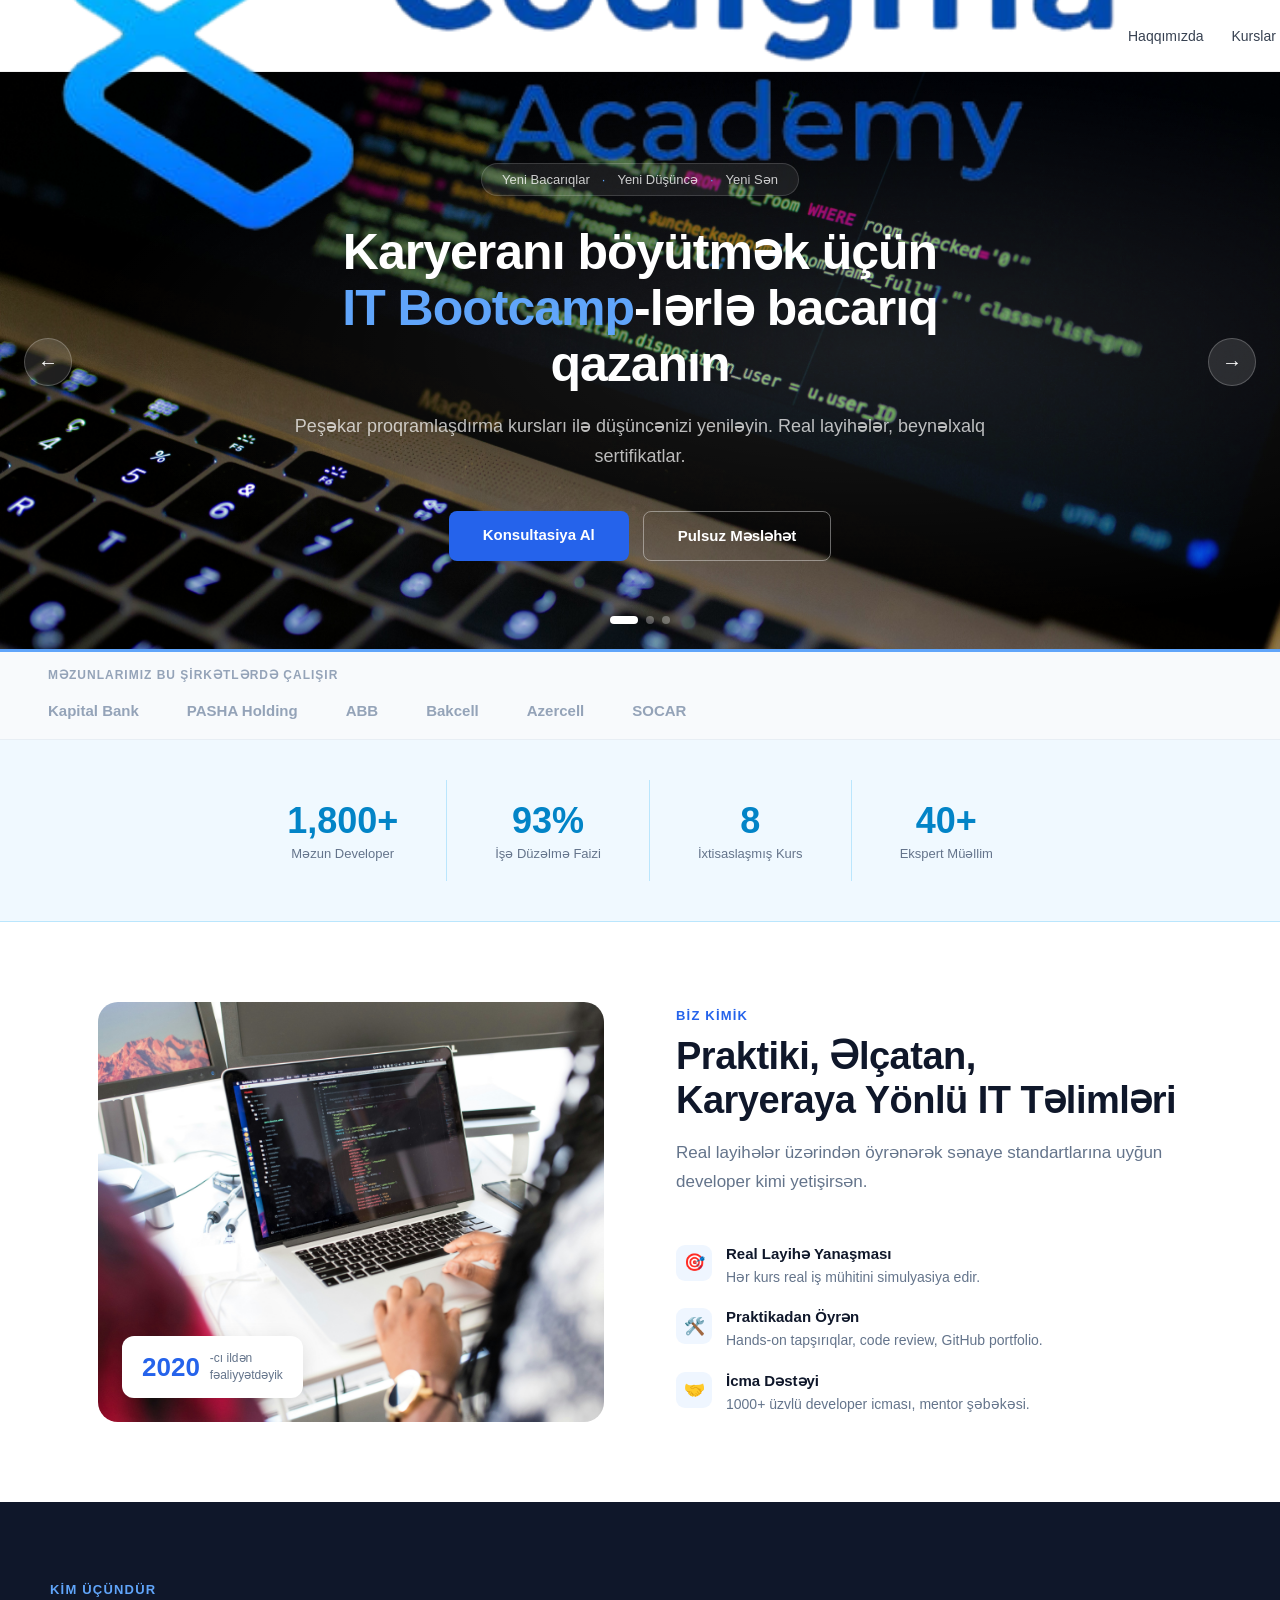
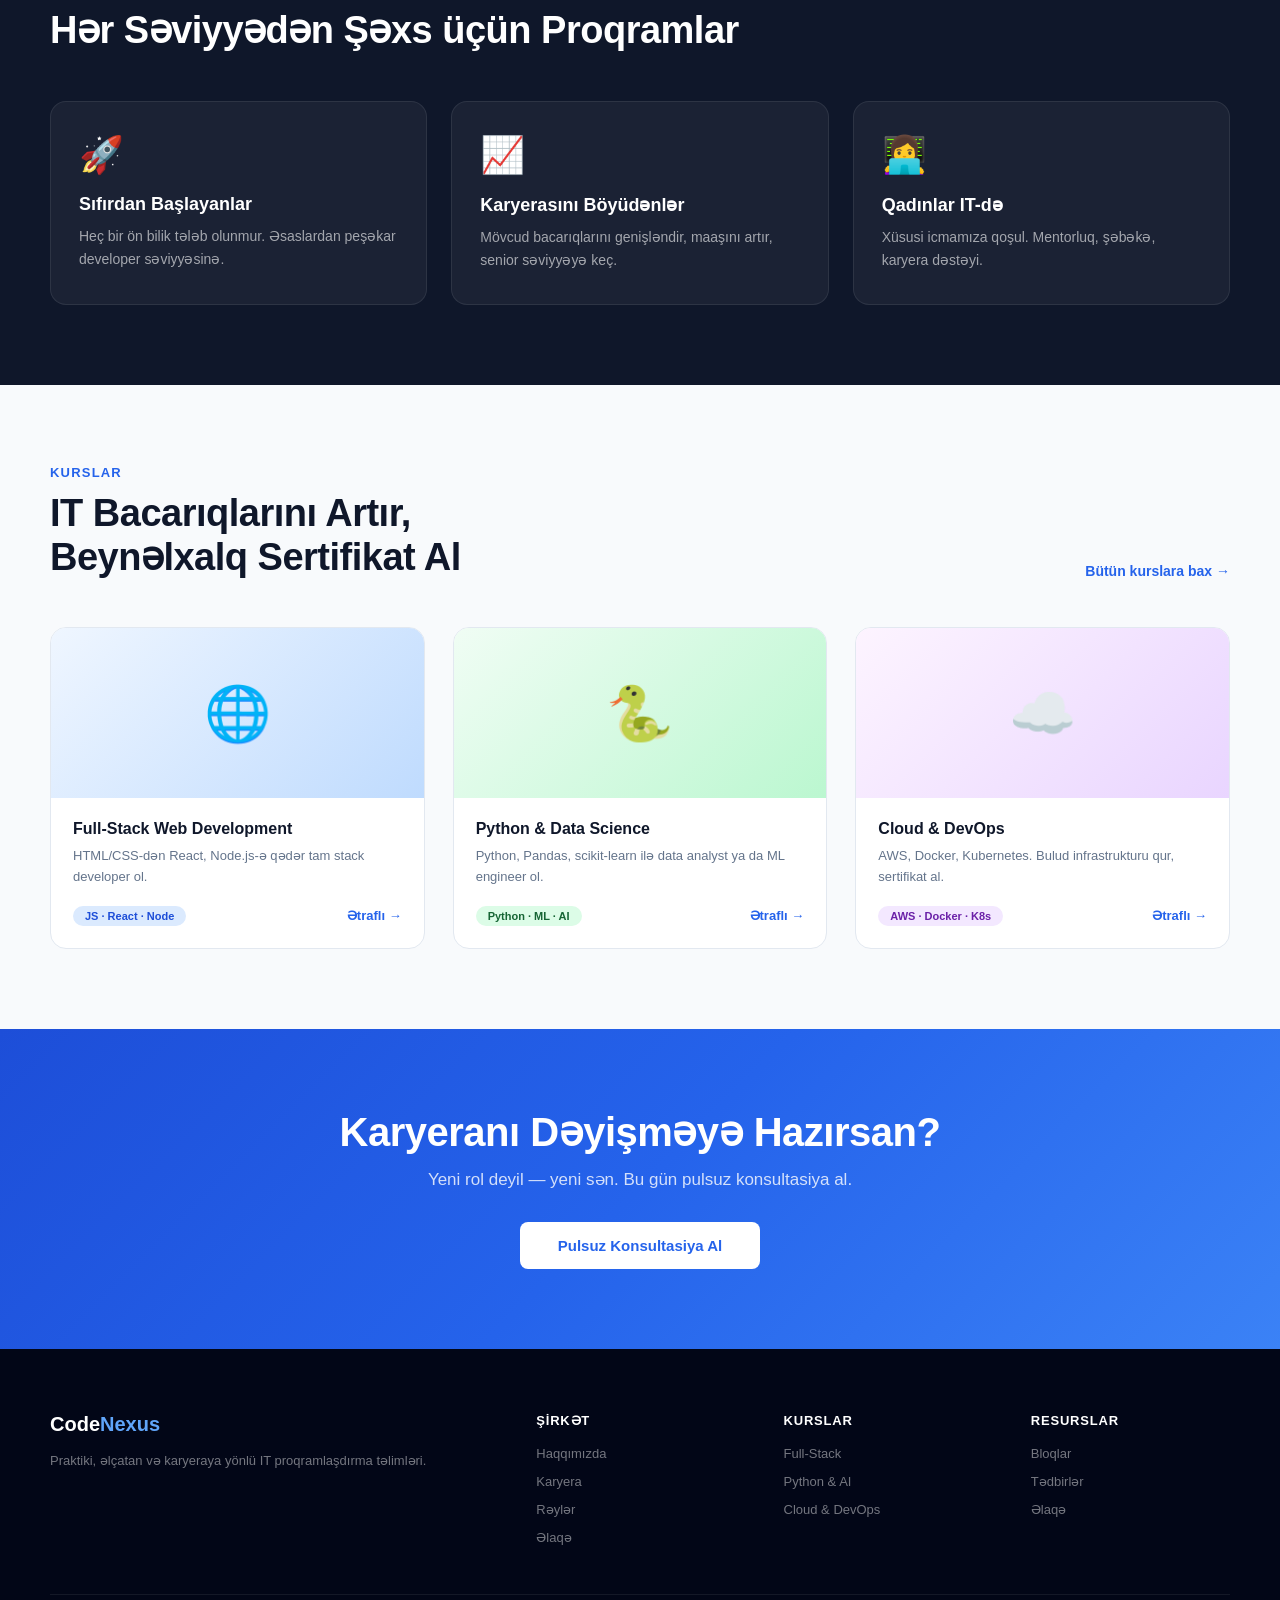
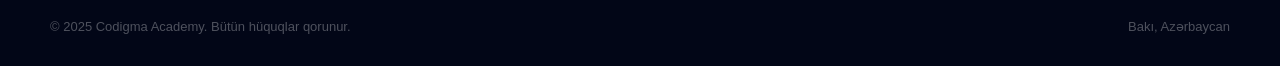
==== commit 6f5f454c: "Update logo image class in navigation" ====
--- a/index.html
+++ b/index.html
@@ -1,7 +1,7 @@
 <!DOCTYPE html>
 <html lang="az">
 <head>
-<link rel="stylesheet" href="/styles.css">
+<link rel="stylesheet" href="./styles.css">
 <meta charset="UTF-8">
 <meta name="viewport" content="width=device-width, initial-scale=1.0">
 <title>Codigma Academy</title>
@@ -11,17 +11,17 @@
 <body>
 
 <nav>
-    <a href="/" class="logo">
-    <img style="width: 100px;" src="/images/cdgma.png" alt="" srcset="">
+    <a href="./" class="logo">
+    <img class="course-logo" src="./images/cdgma.png" alt="" srcset="">
   </a>  
   <ul class="nav-links" id="navLinks">
-    <li><a href="/about/">Haqqımızda</a></li>
-    <li><a href="/courses/">Kurslar</a></li>
-    <li><a href="/reviews/">İcma</a></li>
-    <li><a href="/contact/">Əlaqə</a></li>
-    <li><a href="/blog/">Blog</a></li>
+    <li><a href="./about/">Haqqımızda</a></li>
+    <li><a href="./courses/">Kurslar</a></li>
+    <li><a href="./reviews/">İcma</a></li>
+    <li><a href="./contact/">Əlaqə</a></li>
+    <li><a href="./blog.html">Blog</a></li>
   </ul>
-  <a href="/contact/" class="nav-cta">Konsultasiya Al</a>
+  <a href="./contact/" class="nav-cta">Konsultasiya Al</a>
 
   <button class="mobile-menu-btn" id="mobileMenuBtn">
     <span></span>
@@ -150,9 +150,9 @@
   <div class="footer-inner">
     <div class="footer-top">
       <div><div class="footer-logo">Code<span>Nexus</span></div><p class="footer-desc">Praktiki, əlçatan və karyeraya yönlü IT proqramlaşdırma təlimləri.</p></div>
-      <div class="footer-col"><h4>Şirkət</h4><ul><li><a href="/about/">Haqqımızda</a></li><li><a href="/careers/">Karyera</a></li><li><a href="/reviews/">Rəylər</a></li><li><a href="/contact/">Əlaqə</a></li></ul></div>
-      <div class="footer-col"><h4>Kurslar</h4><ul><li><a href="/courses/">Full-Stack</a></li><li><a href="/courses/">Python & AI</a></li><li><a href="/courses/">Cloud & DevOps</a></li></ul></div>
-      <div class="footer-col"><h4>Resurslar</h4><ul><li><a href="/blog/">Bloqlar</a></li><li><a href="#">Tədbirlər</a></li><li><a href="/contact/">Əlaqə</a></li></ul></div>
+      <div class="footer-col"><h4>Şirkət</h4><ul><li><a href="./about/">Haqqımızda</a></li><li><a href="./careers/">Karyera</a></li><li><a href="./reviews/">Rəylər</a></li><li><a href="./contact/">Əlaqə</a></li></ul></div>
+      <div class="footer-col"><h4>Kurslar</h4><ul><li><a href="./courses/">Full-Stack</a></li><li><a href="./courses/">Python & AI</a></li><li><a href="./courses/">Cloud & DevOps</a></li></ul></div>
+      <div class="footer-col"><h4>Resurslar</h4><ul><li><a href="./blog.html">Bloqlar</a></li><li><a href="#">Tədbirlər</a></li><li><a href="./contact/">Əlaqə</a></li></ul></div>
     </div>
     <div class="footer-bottom"><p>© 2025 Codigma Academy. Bütün hüquqlar qorunur.</p><p>Bakı, Azərbaycan</p></div>
   </div>
@@ -234,4 +234,4 @@
 }
 </script>
 </body>
-</html>+</html>
--- a/styles.css
+++ b/styles.css
@@ -54,9 +54,9 @@
 .page-hero p { font-size: 18px; color: rgba(255,255,255,0.72); max-width: 560px; margin: 0 auto 32px; line-height: 1.7; position: relative; z-index: 1; }
 .hero-chips { display: flex; gap: 12px; justify-content: center; flex-wrap: wrap; position: relative; z-index: 1; }
 .chip { background: rgba(255,255,255,0.1); border: 1px solid rgba(255,255,255,0.2); border-radius: 100px; padding: 8px 18px; font-size: 13px; color: rgba(255,255,255,0.85); font-weight: 500; }
-.about-image { background-image: url(/images/about-h.jpg); background-position: center; background-size: cover; padding: 80px 48px; text-align: center; color: #fff; position: relative; overflow: hidden; }
-.courses-image { background-image: url(/images/courses-h.jpg); background-position: center; background-size: cover; padding: 80px 48px; text-align: center; color: #fff; position: relative; overflow: hidden; }
-.reviews-image { background-image: url(/images/reviews-h1.jpg); background-position: center; background-size: cover; padding: 80px 48px; text-align: center; color: #fff; position: relative; overflow: hidden; }
+.about-image { background-image: url(./images/about-h.jpg); background-position: center; background-size: cover; padding: 80px 48px; text-align: center; color: #fff; position: relative; overflow: hidden; }
+.courses-image { background-image: url(./images/courses-h.jpg); background-position: center; background-size: cover; padding: 80px 48px; text-align: center; color: #fff; position: relative; overflow: hidden; }
+.reviews-image { background-image: url(./images/reviews-h1.jpg); background-position: center; background-size: cover; padding: 80px 48px; text-align: center; color: #fff; position: relative; overflow: hidden; }
 .reviews-image::before {
   content: "";
   position: absolute;
@@ -73,14 +73,14 @@
   z-index: 1;
 }
 
-.contact-image { background-image: url(/images/contact-img.jpg); background-position: center; background-size: cover; padding: 80px 48px; text-align: center; color: #fff; position: relative; overflow: hidden; }
+.contact-image { background-image: url(./images/contact-img.jpg); background-position: center; background-size: cover; padding: 80px 48px; text-align: center; color: #fff; position: relative; overflow: hidden; }
 /* ── SLIDER ── */
 .hero { position: relative; overflow: hidden; height: 580px; }
 .slides-track { display: flex; height: 100%; transition: transform 0.65s cubic-bezier(0.77,0,0.18,1); }
 .slide { min-width: 100%; height: 100%; display: flex; align-items: center; justify-content: center; flex-direction: column; text-align: center; padding: 80px 48px; position: relative; overflow: hidden; }
-.slide-1 { background: linear-gradient(135deg, #0a0a1a 0%, #0f2460 55%, #1a3a8f 100%); background-image: url(/images/slider-1.jpg); background-position: center; background-size: cover; }
-.slide-2 { background: linear-gradient(135deg, #0a1a0a 0%, #0a3a1f 55%, #0f5132 100%); background-image: url(/images/slider-2.jpg); background-position: center; background-size: cover; }
-.slide-3 { background: linear-gradient(135deg, #1a0a0a 0%, #3a0a2a 55%, #5b1a5a 100%); background-image: url(/images/slider-3.jpg); background-position: center; background-size: cover; }
+.slide-1 { background: linear-gradient(135deg, #0a0a1a 0%, #0f2460 55%, #1a3a8f 100%); background-image: url(./images/slider-1.jpg); background-position: center; background-size: cover; }
+.slide-2 { background: linear-gradient(135deg, #0a1a0a 0%, #0a3a1f 55%, #0f5132 100%); background-image: url(./images/slider-2.jpg); background-position: center; background-size: cover; }
+.slide-3 { background: linear-gradient(135deg, #1a0a0a 0%, #3a0a2a 55%, #5b1a5a 100%); background-image: url(./images/slider-3.jpg); background-position: center; background-size: cover; }
 .slide::before { content: ''; position: absolute; inset: 0; background: radial-gradient(ellipse at 68% 48%, rgba(255,255,255,0.1) 0%, transparent 65%); }
 .slide-content { position: relative; z-index: 1; max-width: 780px; opacity: 0; transform: translateY(28px); transition: opacity 0.55s 0.2s ease, transform 0.55s 0.2s ease; }
 .slide.is-active .slide-content { opacity: 1; transform: translateY(0); }
@@ -133,7 +133,7 @@
 
 /* ── WHO & FOR SECTIONS ── */
 .who { max-width: 1180px; margin: 0 auto; padding: 80px 48px; display: grid; grid-template-columns: 1fr 1fr; gap: 72px; align-items: center; }
-.who-img { background-image: url(/images/it-1.jpg); background-position: center; background-size: cover; border-radius: 20px; height: 420px; display: flex; align-items: center; justify-content: center; font-size: 90px; position: relative; }
+.who-img { background-image: url(./images/it-1.jpg); background-position: center; background-size: cover; border-radius: 20px; height: 420px; display: flex; align-items: center; justify-content: center; font-size: 90px; position: relative; }
 .who-badge { position: absolute; bottom: 24px; left: 24px; background: #fff; border-radius: 12px; padding: 14px 20px; box-shadow: 0 4px 20px rgba(0,0,0,0.1); display: flex; align-items: center; gap: 10px; }
 .who-badge .num { font-size: 26px; font-weight: 800; color: #2563eb; }
 .who-badge .txt { font-size: 12px; color: #64748b; line-height: 1.4; }
@@ -324,7 +324,7 @@
 .val-card h3 { font-size: 17px; font-weight: 700; color: #0f172a; margin-bottom: 10px; }
 .val-card p { font-size: 14px; color: #64748b; line-height: 1.65; }
 .mission-grid { display: grid; grid-template-columns: 1fr 1fr; gap: 64px; align-items: center; }
-.mission-img { background-image: url(/images/about-img.jpg); background-position: center; background-size: cover; border-radius: 20px; height: 420px; display: flex; align-items: center; justify-content: center; font-size: 100px; position: relative; }
+.mission-img { background-image: url(./images/about-img.jpg); background-position: center; background-size: cover; border-radius: 20px; height: 420px; display: flex; align-items: center; justify-content: center; font-size: 100px; position: relative; }
 .mission-badge { position: absolute; bottom: 24px; right: 24px; background: #fff; border-radius: 12px; padding: 14px 20px; box-shadow: 0 4px 20px rgba(0,0,0,0.1); display: flex; align-items: center; gap: 10px; }
 .mission-badge .num { font-size: 26px; font-weight: 800; color: #2563eb; }
 .mission-badge .txt { font-size: 12px; color: #64748b; line-height: 1.4; }
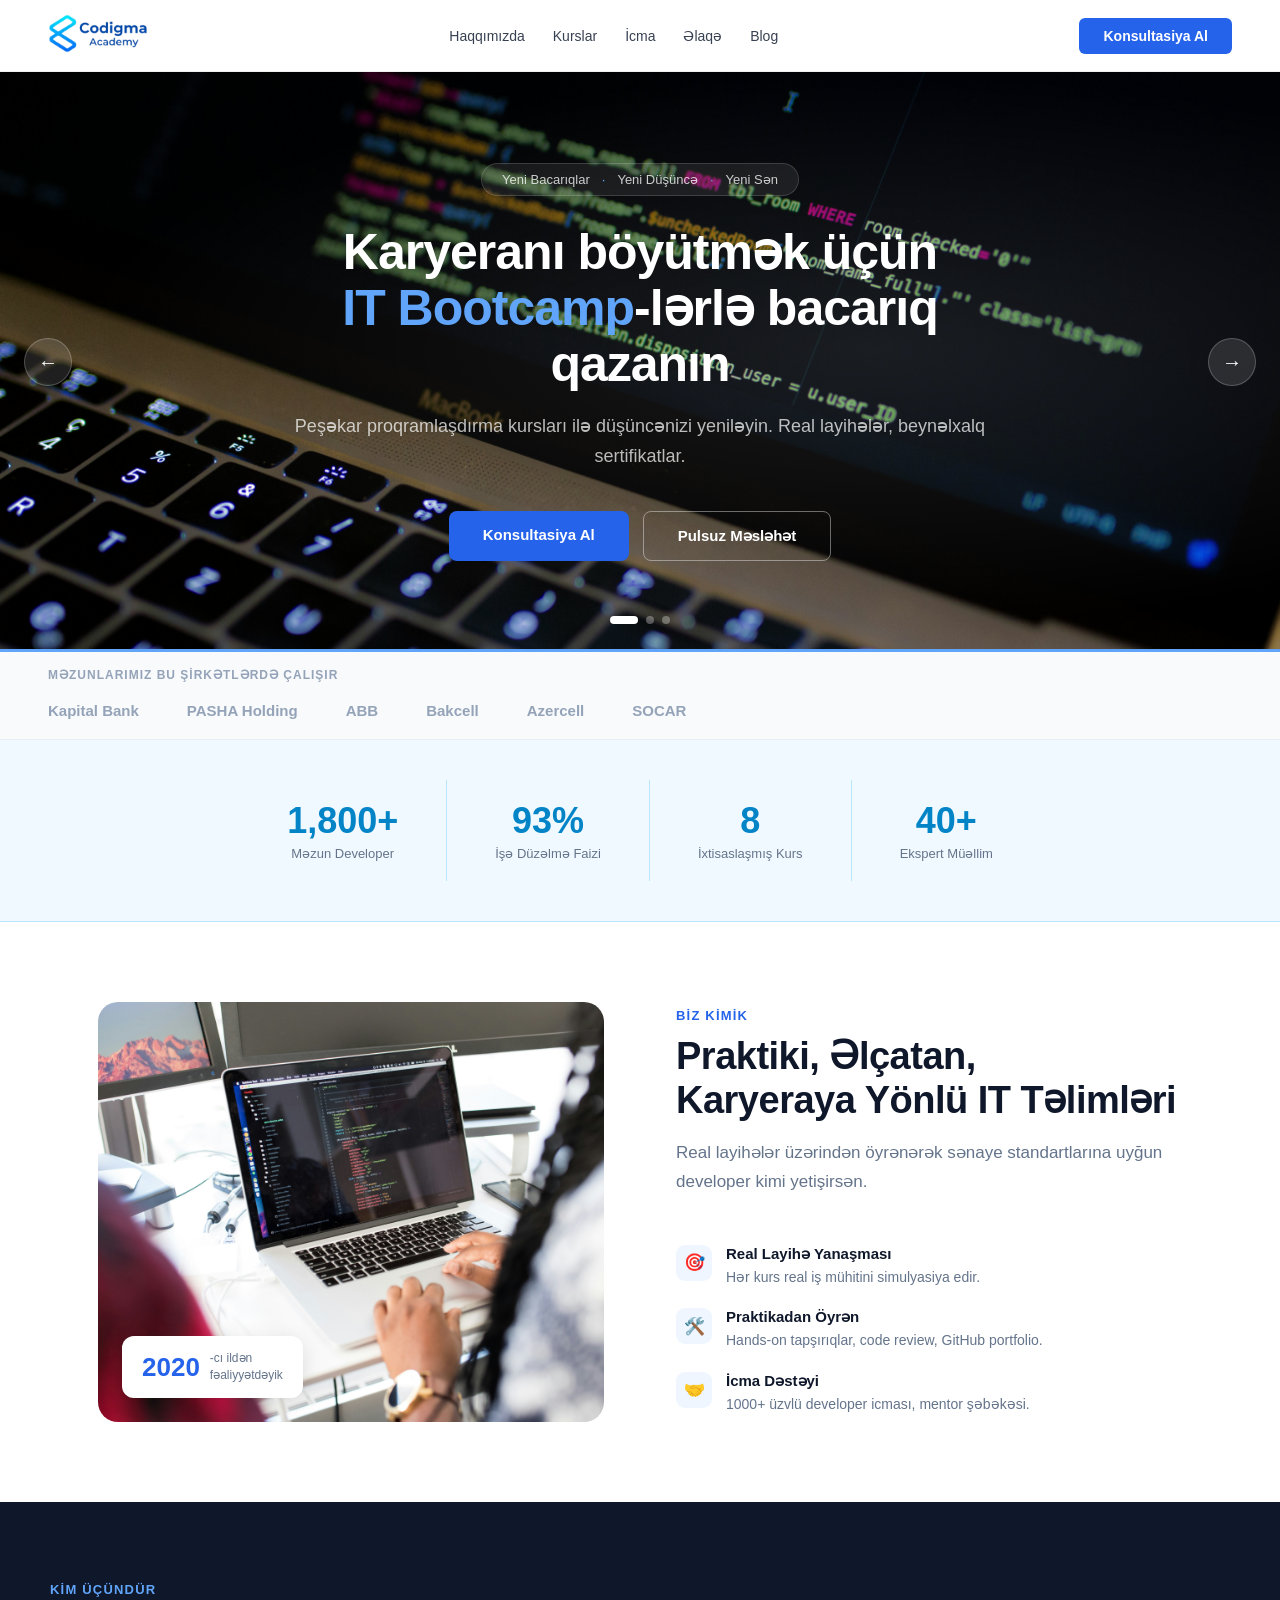
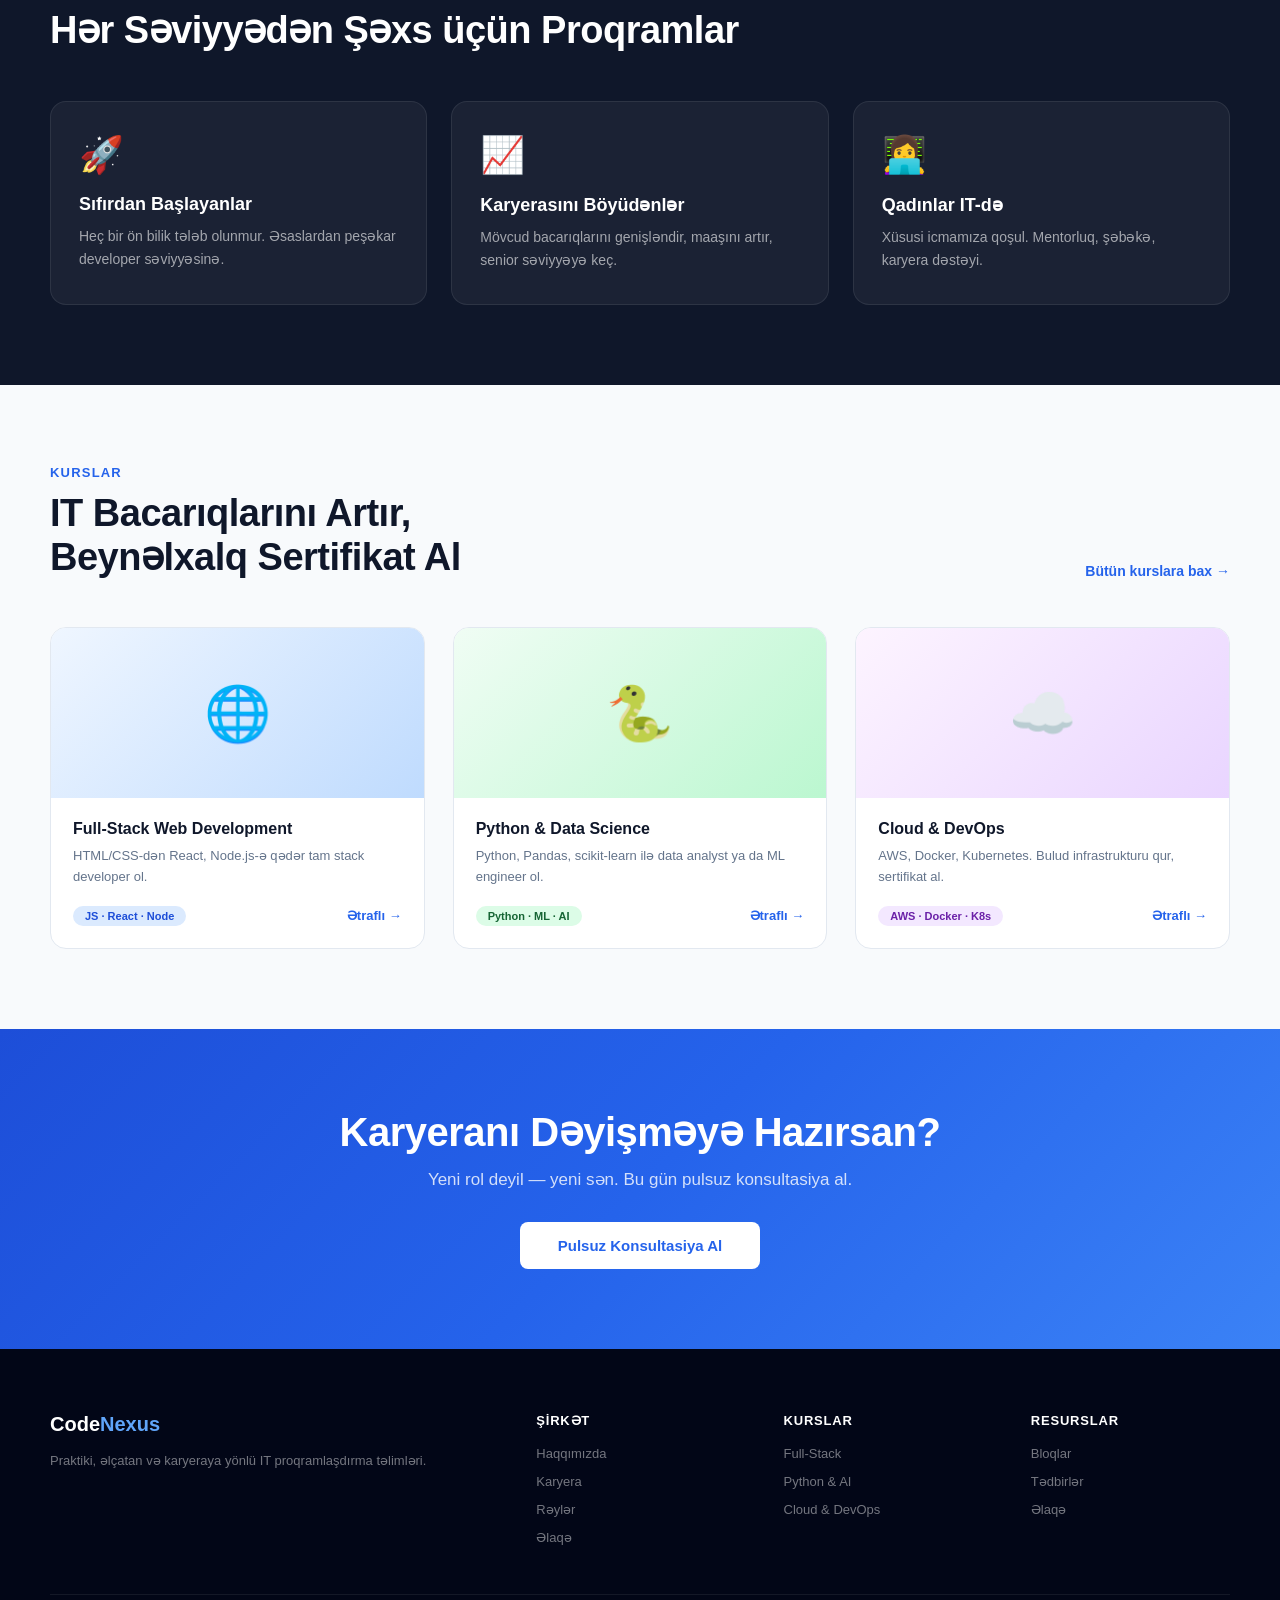
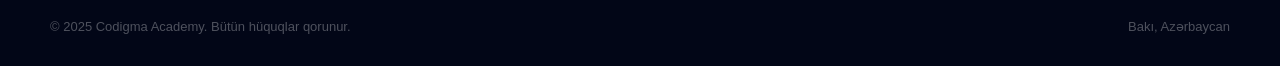
==== commit 429ab6ef: "Update image source paths for logo consistency across all pages" ====
--- a/index.html
+++ b/index.html
@@ -12,7 +12,7 @@
 
 <nav>
     <a href="./" class="logo">
-    <img class="course-logo" src="./images/cdgma.png" alt="" srcset="">
+    <img style="width: 100px;" class="logo-image" src="./images/cdgma.png" alt="" srcset="">
   </a>  
   <ul class="nav-links" id="navLinks">
     <li><a href="./about/">Haqqımızda</a></li>
@@ -234,4 +234,4 @@
 }
 </script>
 </body>
-</html>
+</html>
--- a/styles.css
+++ b/styles.css
@@ -7,6 +7,8 @@
 .nav-links a { text-decoration: none; color: #374151; font-size: 14px; font-weight: 500; }
 .nav-links a:hover { color: #2563eb; }
 .nav-cta { background: #2563eb; color: #fff; padding: 10px 24px; border-radius: 6px; font-size: 14px; font-weight: 600; text-decoration: none; }
+
+.course-logo{ style="width: 120px;"}
 
 /* Mobile Menu Button */
 .mobile-menu-btn { 
@@ -1237,4 +1239,4 @@
   .enroll-footer { padding: 2px 14px 14px; }
   .enroll-submit { padding: 10px; font-size: 13px; }
   .enroll-note { font-size: 10px; margin-top: 6px; }
-}+}
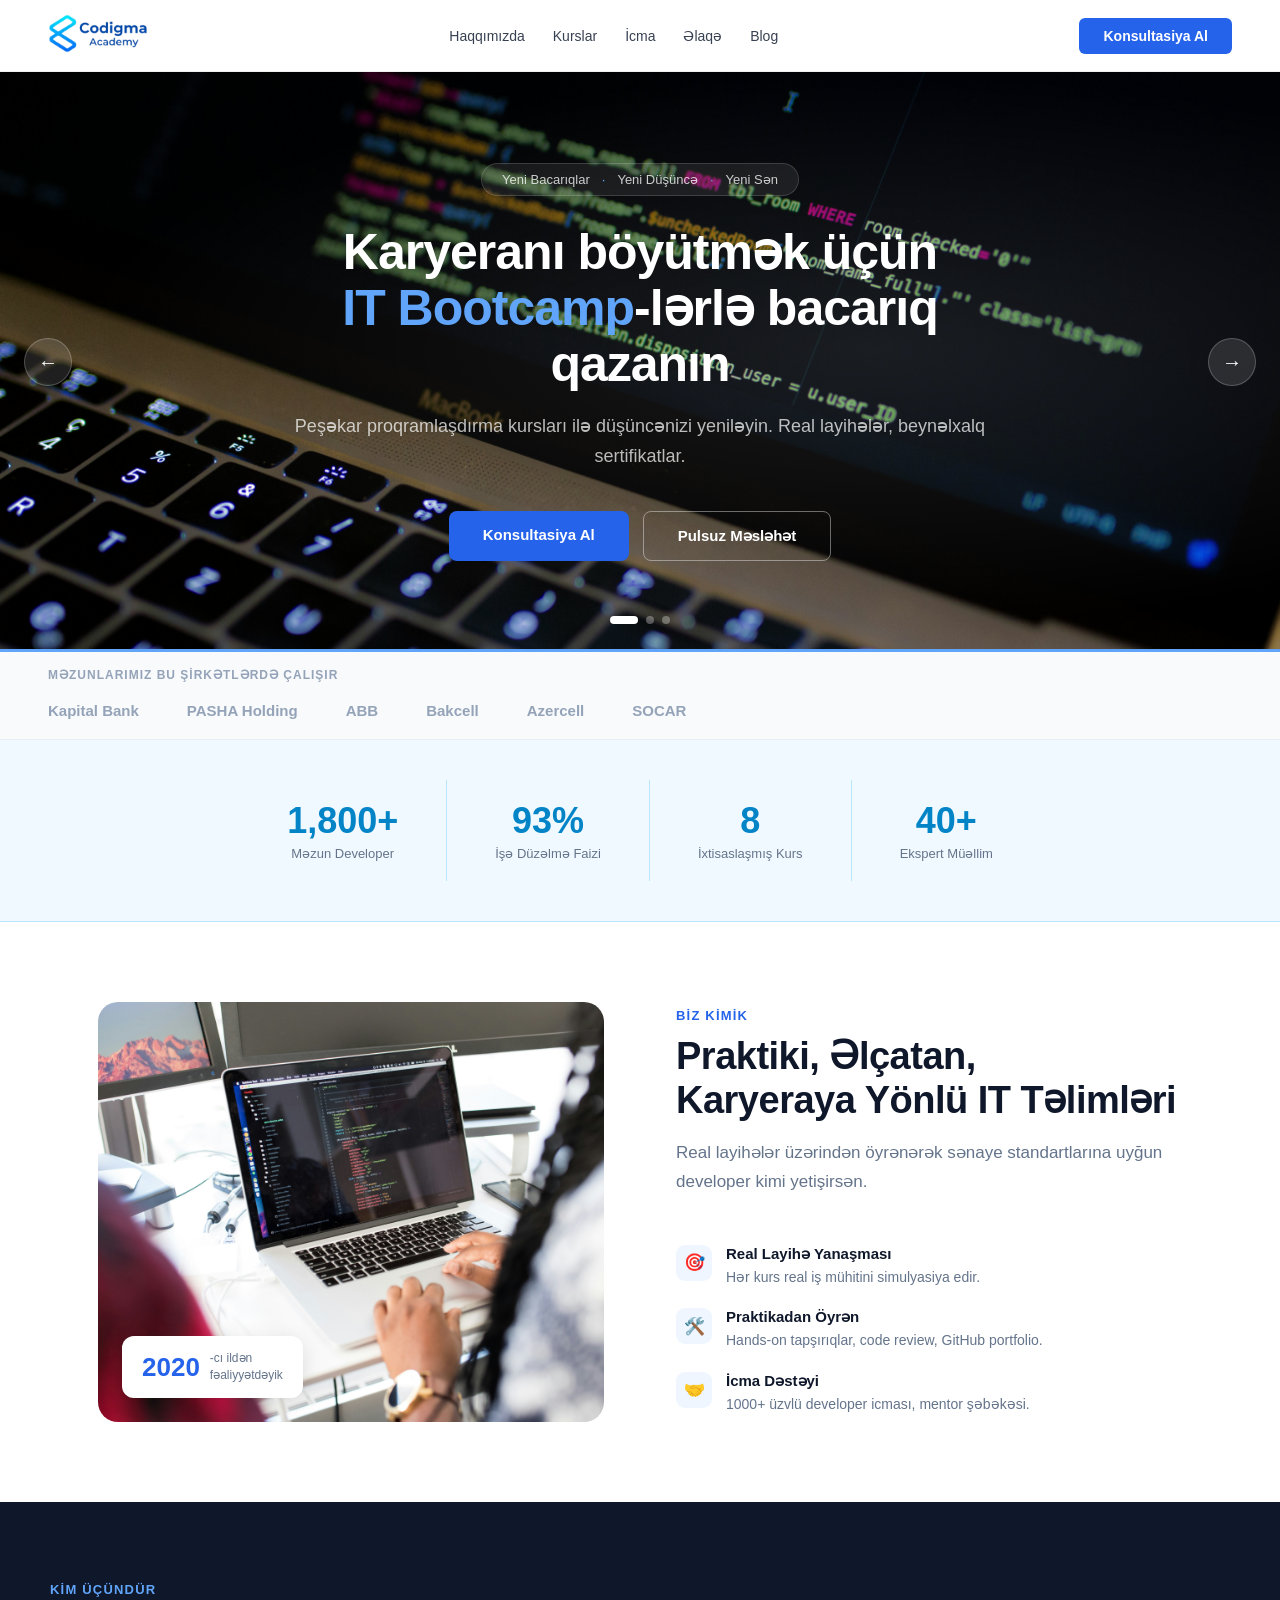
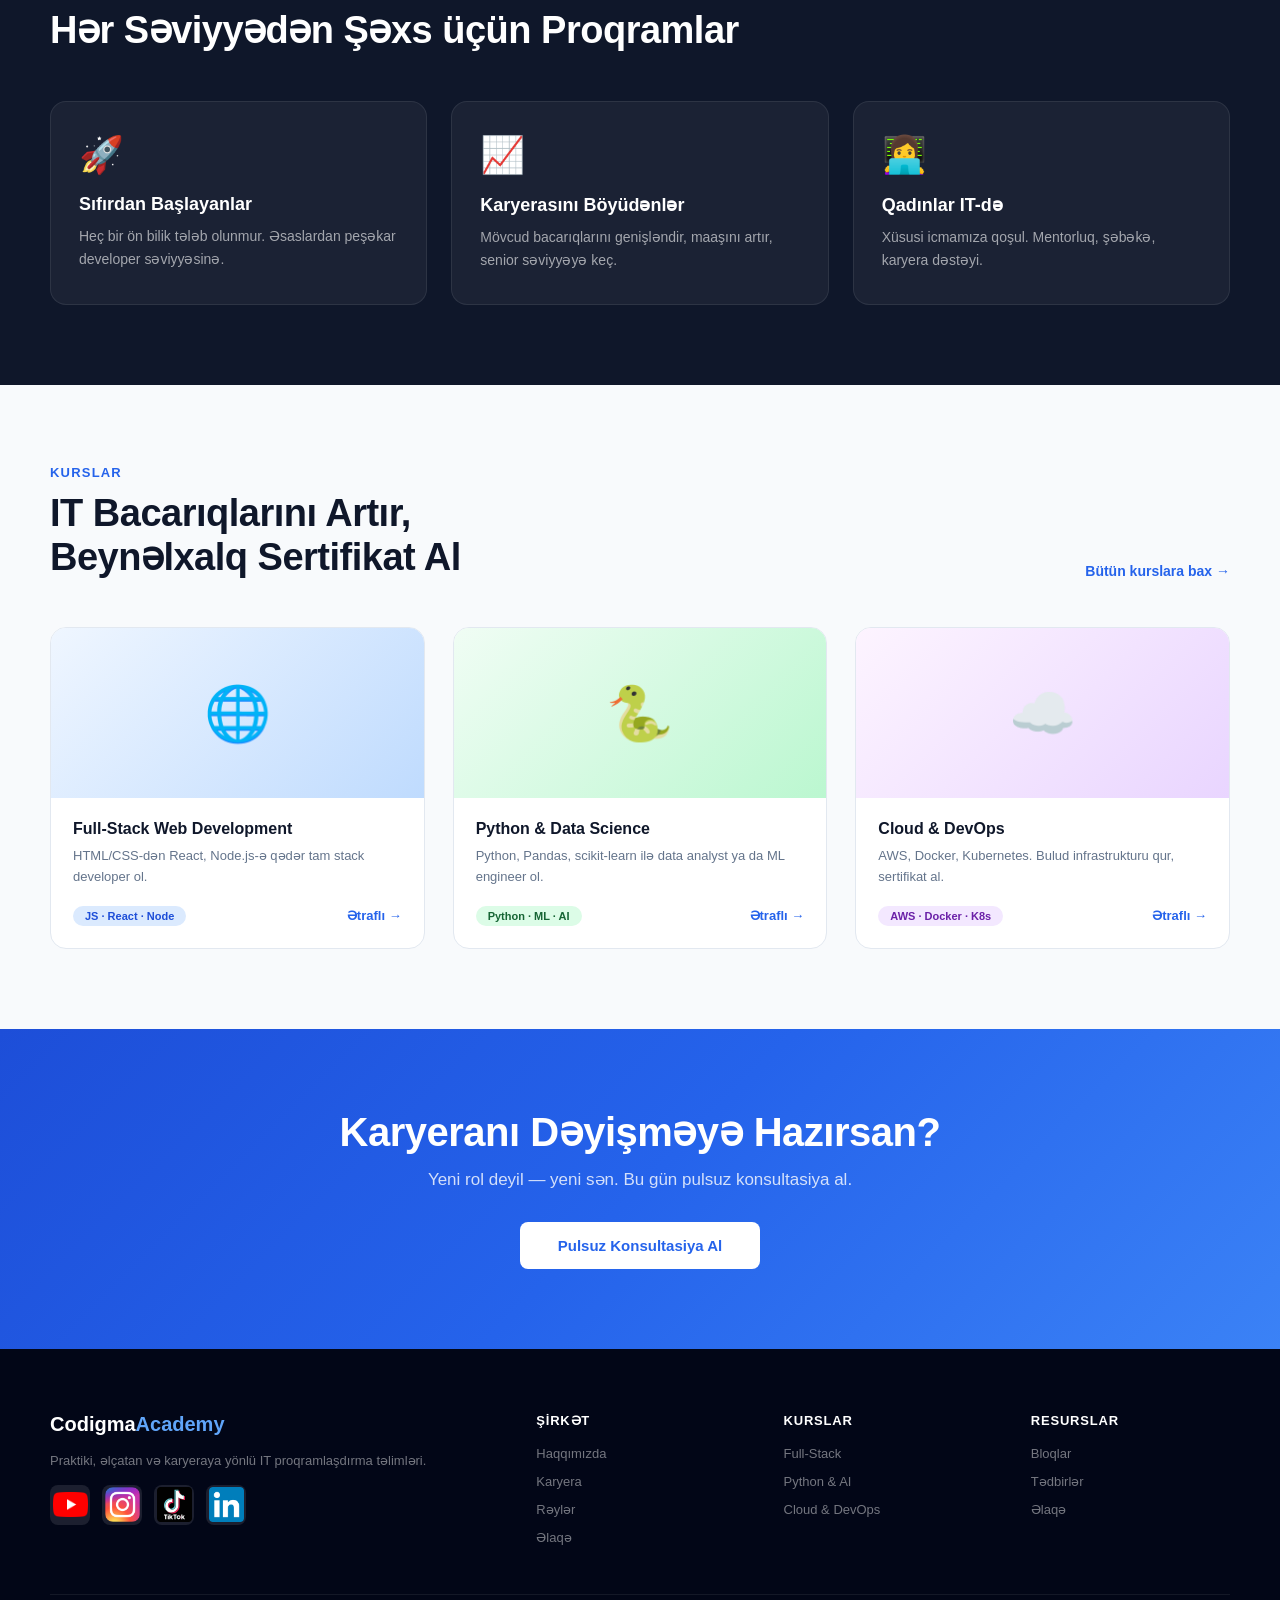
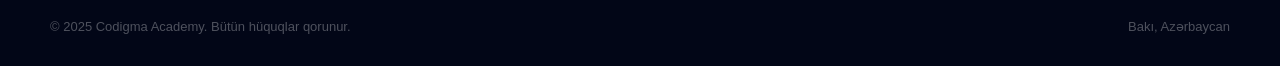
==== commit 28d5fc07: "Add YouTube SVG icon to the images directory" ====
--- a/index.html
+++ b/index.html
@@ -12,7 +12,7 @@
 
 <nav>
     <a href="./" class="logo">
-    <img style="width: 100px;" class="logo-image" src="./images/cdgma.png" alt="" srcset="">
+    <img style="width: 100px;" src="./images/cdgma.png" alt="" srcset="">
   </a>  
   <ul class="nav-links" id="navLinks">
     <li><a href="./about/">Haqqımızda</a></li>
@@ -149,7 +149,7 @@
 <footer>
   <div class="footer-inner">
     <div class="footer-top">
-      <div><div class="footer-logo">Code<span>Nexus</span></div><p class="footer-desc">Praktiki, əlçatan və karyeraya yönlü IT proqramlaşdırma təlimləri.</p></div>
+      <div><div class="footer-logo">Codigma<span>Academy</span></div><p class="footer-desc">Praktiki, əlçatan və karyeraya yönlü IT proqramlaşdırma təlimləri.</p><div class="footer-socials"><a href="https://www.youtube.com" target="_blank" rel="noopener noreferrer" title="YouTube"><img src="/images/YouTube_full-color_icon_(2017).svg.webp" class="social-img" alt="" srcset=""></a><a href="https://www.instagram.com" target="_blank" rel="noopener noreferrer" title="Instagram"><img src="/images/Instagram_logo_2016.svg.png" class="social-img" alt=""></a><a href="https://www.tiktok.com" target="_blank" rel="noopener noreferrer" title="TikTok"><img src="/images/tiktok-logo.svg" class="social-img" alt="" srcset=""></a><a href="https://www.linkedin.com" target="_blank" rel="noopener noreferrer" title="LinkedIn"><img src="/images/LinkedIn_icon.svg.webp" class="social-img" class="social-img" alt="" srcset=""></a></div></div>
       <div class="footer-col"><h4>Şirkət</h4><ul><li><a href="./about/">Haqqımızda</a></li><li><a href="./careers/">Karyera</a></li><li><a href="./reviews/">Rəylər</a></li><li><a href="./contact/">Əlaqə</a></li></ul></div>
       <div class="footer-col"><h4>Kurslar</h4><ul><li><a href="./courses/">Full-Stack</a></li><li><a href="./courses/">Python & AI</a></li><li><a href="./courses/">Cloud & DevOps</a></li></ul></div>
       <div class="footer-col"><h4>Resurslar</h4><ul><li><a href="./blog.html">Bloqlar</a></li><li><a href="#">Tədbirlər</a></li><li><a href="./contact/">Əlaqə</a></li></ul></div>
@@ -158,80 +158,6 @@
   </div>
 </footer>
 
-<script>
-const TOTAL = 3;
-const INTERVAL = 5000;
-let cur = 0, timer = null;
-
-const track  = document.getElementById('track');
-const slides = document.querySelectorAll('.slide');
-const dots   = document.querySelectorAll('#dots button');
-const fills  = [document.getElementById('f0'), document.getElementById('f1'), document.getElementById('f2')];
-
-function stopFill(i) {
-  fills[i].style.transition = 'none';
-  fills[i].style.width = '0%';
-}
-function startFill(i) {
-  fills[i].getBoundingClientRect(); // reflow
-  fills[i].style.transition = `width ${INTERVAL}ms linear`;
-  fills[i].style.width = '100%';
-}
-
-function goTo(idx) {
-  slides[cur].classList.remove('is-active');
-  dots[cur].classList.remove('active');
-  stopFill(cur);
-
-  cur = (idx + TOTAL) % TOTAL;
-
-  track.style.transform = `translateX(-${cur * 100}%)`;
-  slides[cur].classList.add('is-active');
-  dots[cur].classList.add('active');
-  startFill(cur);
-
-  clearInterval(timer);
-  timer = setInterval(() => goTo(cur + 1), INTERVAL);
-}
-
-document.getElementById('btnPrev').onclick = () => goTo(cur - 1);
-document.getElementById('btnNext').onclick = () => goTo(cur + 1);
-dots.forEach(b => b.addEventListener('click', () => goTo(+b.dataset.i)));
-
-document.addEventListener('keydown', e => {
-  if (e.key === 'ArrowLeft')  goTo(cur - 1);
-  if (e.key === 'ArrowRight') goTo(cur + 1);
-});
-
-let tx = 0;
-document.getElementById('hero').addEventListener('touchstart', e => tx = e.touches[0].clientX, {passive:true});
-document.getElementById('hero').addEventListener('touchend',   e => {
-  const d = tx - e.changedTouches[0].clientX;
-  if (Math.abs(d) > 40) goTo(d > 0 ? cur + 1 : cur - 1);
-});
-
-// init
-startFill(0);
-timer = setInterval(() => goTo(cur + 1), INTERVAL);
-
-const mobileMenuBtn = document.getElementById('mobileMenuBtn');
-const navLinks = document.getElementById('navLinks');
-
-if (mobileMenuBtn) {
-  mobileMenuBtn.addEventListener('click', () => {
-    navLinks.classList.toggle('active');
-    mobileMenuBtn.classList.toggle('active');
-  });
-
-  // Close mobile menu when link is clicked
-  const navItems = navLinks.querySelectorAll('a');
-  navItems.forEach(item => {
-    item.addEventListener('click', () => {
-      navLinks.classList.remove('active');
-      mobileMenuBtn.classList.remove('active');
-    });
-  });
-}
-</script>
+<script src="./script.js"></script>
 </body>
-</html>+</html>
--- a/styles.css
+++ b/styles.css
@@ -8,7 +8,9 @@
 .nav-links a:hover { color: #2563eb; }
 .nav-cta { background: #2563eb; color: #fff; padding: 10px 24px; border-radius: 6px; font-size: 14px; font-weight: 600; text-decoration: none; }
 
-.course-logo{ style="width: 120px;"}
+.course-logo{ width: 120px; }
+
+.social-img { width: 35px; }
 
 /* Mobile Menu Button */
 .mobile-menu-btn { 
@@ -428,7 +430,25 @@
  
 .footer-logo { font-size: 20px; font-weight: 800; color: #fff; margin-bottom: 14px; }
 .footer-logo span { color: #60a5fa; }
-.footer-desc { font-size: 13px; color: rgba(255,255,255,0.45); line-height: 1.75; }
+.footer-desc { font-size: 13px; color: rgba(255,255,255,0.45); line-height: 1.75; margin-bottom: 12px; }
+
+.footer-socials { display: flex; gap: 12px; }
+.footer-socials a { 
+  display: inline-flex;
+  align-items: center;
+  justify-content: center;
+  width: 40px;
+  height: 40px;
+  background: rgba(255,255,255,0.1);
+  border-radius: 8px;
+  font-size: 18px;
+  transition: all 0.2s ease;
+  text-decoration: none;
+}
+.footer-socials a:hover { 
+  background: #60a5fa;
+  transform: translateY(-2px);
+}
  
 .footer-col h4 {
   font-size: 13px;
@@ -448,8 +468,10 @@
   display: flex;
   justify-content: space-between;
   align-items: center;
-}
-.footer-bottom p { font-size: 13px; color: rgba(255,255,255,0.3); }
+  flex-wrap: wrap;
+  gap: 12px;
+}
+.footer-bottom p { font-size: 13px; color: rgba(255,255,255,0.3); margin: 0; }
   
   .enroll-overlay { padding: 16px; }
   .enroll-modal { max-width: 100%; border-radius: 16px; }
@@ -640,9 +662,11 @@
   
   /* Footer - Tablet */
   footer { padding: 48px 32px 24px; }
-  .footer-top { grid-template-columns: 1.5fr 1fr 1fr; gap: 32px; margin-bottom: 32px; }
+  .footer-top { grid-template-columns: 1fr 1fr; gap: 32px; margin-bottom: 32px; }
   .footer-logo { font-size: 18px; margin-bottom: 12px; }
-  .footer-desc { font-size: 12px; }
+  .footer-desc { font-size: 12px; margin-bottom: 14px; }
+  .footer-socials { gap: 10px; }
+  .footer-socials a { width: 38px; height: 38px; font-size: 17px; }
   .footer-col h4 { font-size: 12px; margin-bottom: 12px; letter-spacing: 0.6px; }
   .footer-col ul li a { font-size: 12px; }
   .footer-bottom { flex-direction: column; gap: 16px; text-align: center; padding-top: 16px; }
@@ -658,7 +682,7 @@
   
   /* Navigation */
   nav { padding: 0 20px; height: 64px; flex-wrap: nowrap; }
-  .logo img { width: 70px !important; }
+  .logo img { width: 85px !important; }
   .nav-links { 
     position: fixed; 
     top: 64px; 
@@ -968,14 +992,18 @@
   .btn-white { padding: 12px 32px; font-size: 14px; }
   
   /* Footer */
-  footer { padding: 32px 20px; }
-  .footer-top { grid-template-columns: 1fr; gap: 24px; margin-bottom: 24px; }
-  .footer-logo { font-size: 16px; margin-bottom: 10px; }
-  .footer-desc { font-size: 11px; }
-  .footer-col h4 { font-size: 11px; margin-bottom: 10px; letter-spacing: 0.5px; }
-  .footer-col ul li a { font-size: 11px; text-decoration: none;}
-  .footer-bottom { flex-direction: column; gap: 12px; text-align: center; padding-top: 12px; }
-  footer p { font-size: 12px; }
+  footer { padding: 32px 20px 24px; }
+  .footer-inner { padding: 0; }
+  .footer-top { grid-template-columns: 1fr; gap: 28px; margin-bottom: 28px; }
+  .footer-logo { font-size: 16px; margin-bottom: 12px; }
+  .footer-desc { font-size: 12px; line-height: 1.6; margin-bottom: 14px; }
+  .footer-socials { gap: 10px; }
+  .footer-socials a { width: 36px; height: 36px; font-size: 16px; }
+  .footer-col { margin-bottom: 0; }
+  .footer-col h4 { font-size: 12px; margin-bottom: 12px; letter-spacing: 0.5px; }
+  .footer-col ul li a { font-size: 12px; text-decoration: none; display: block; margin-bottom: 8px; }
+  .footer-bottom { flex-direction: column; gap: 14px; text-align: center; padding-top: 20px; border-top: 1px solid rgba(255,255,255,0.07); }
+  .footer-bottom p { font-size: 12px; }
   
   /* Modal */
   .enroll-overlay { padding: 20px; }
@@ -1000,7 +1028,7 @@
 
 @media (max-width: 479px) {
   nav { padding: 0 16px; }
-  .logo img { width: 60px !important; }
+  .logo img { width: 85px !important; }
   /*.nav-links { display: none; }*/
   .nav-cta { display: none; }
   
